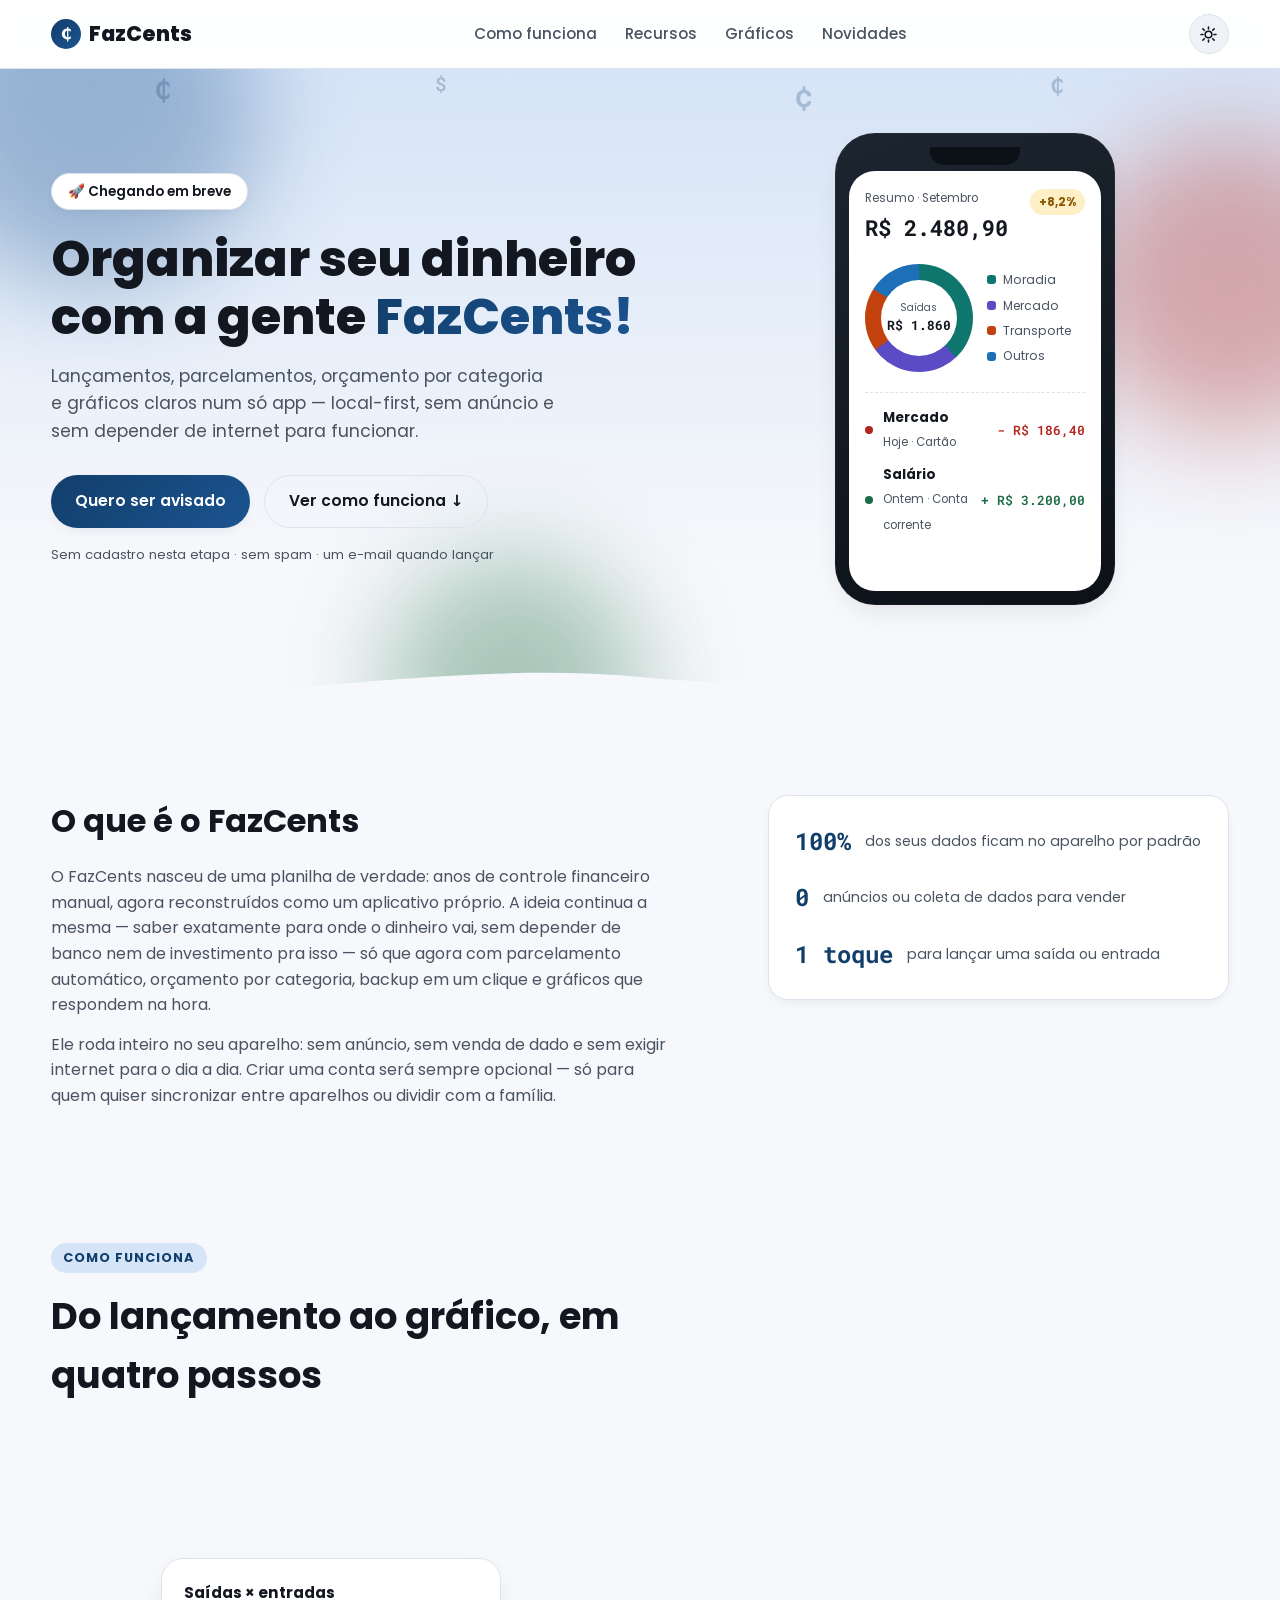
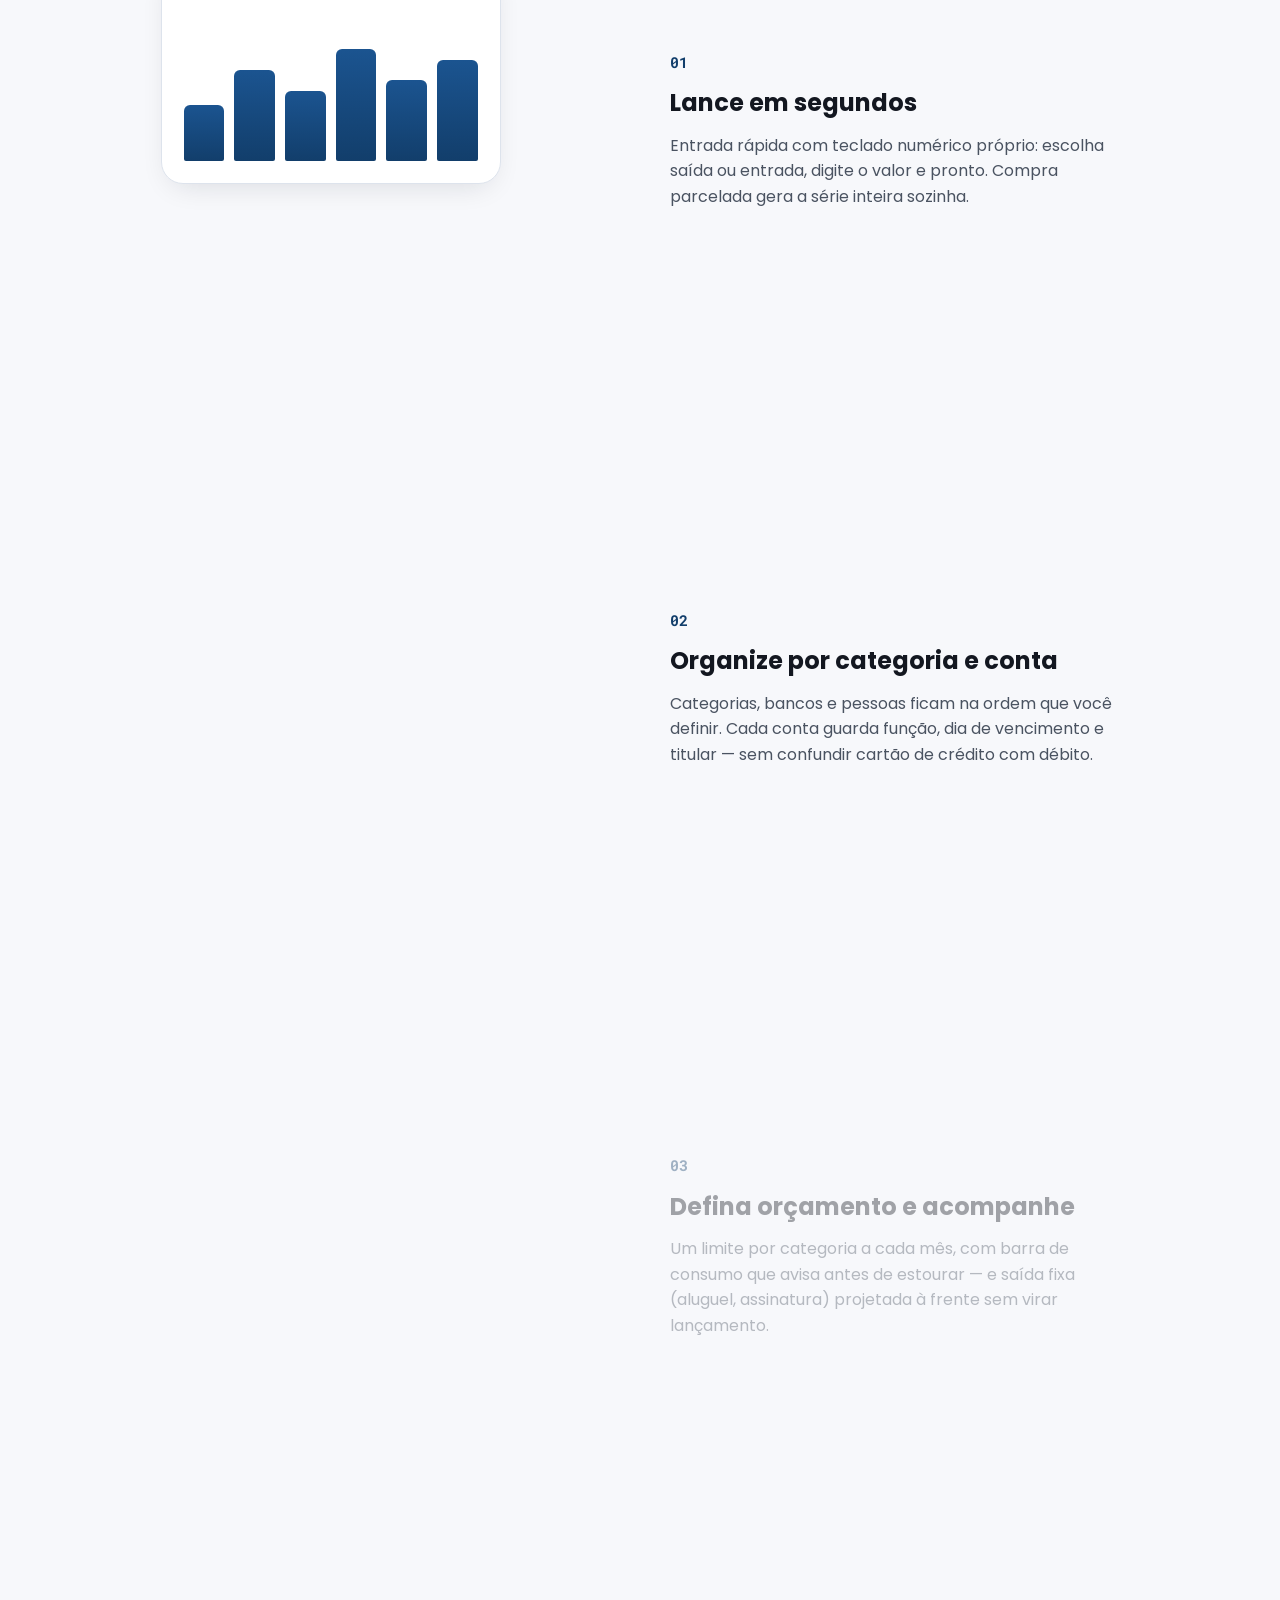
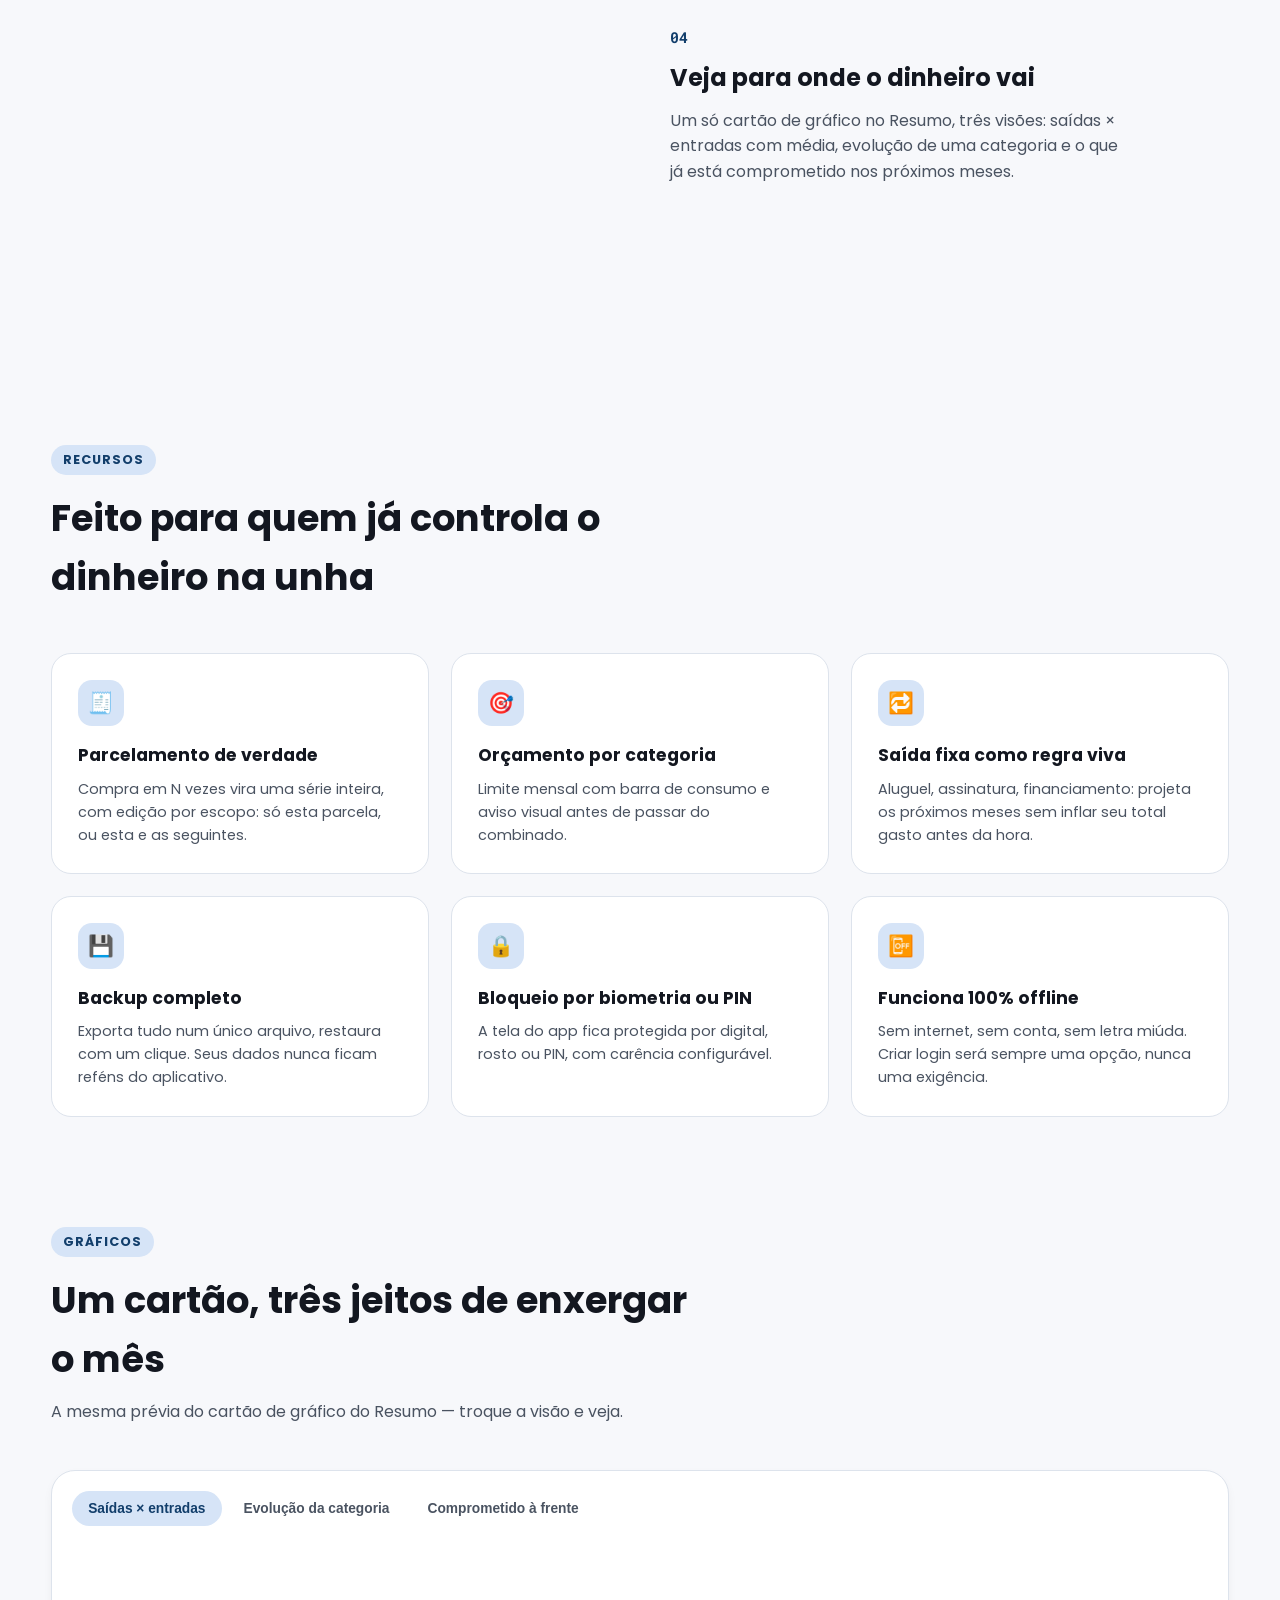
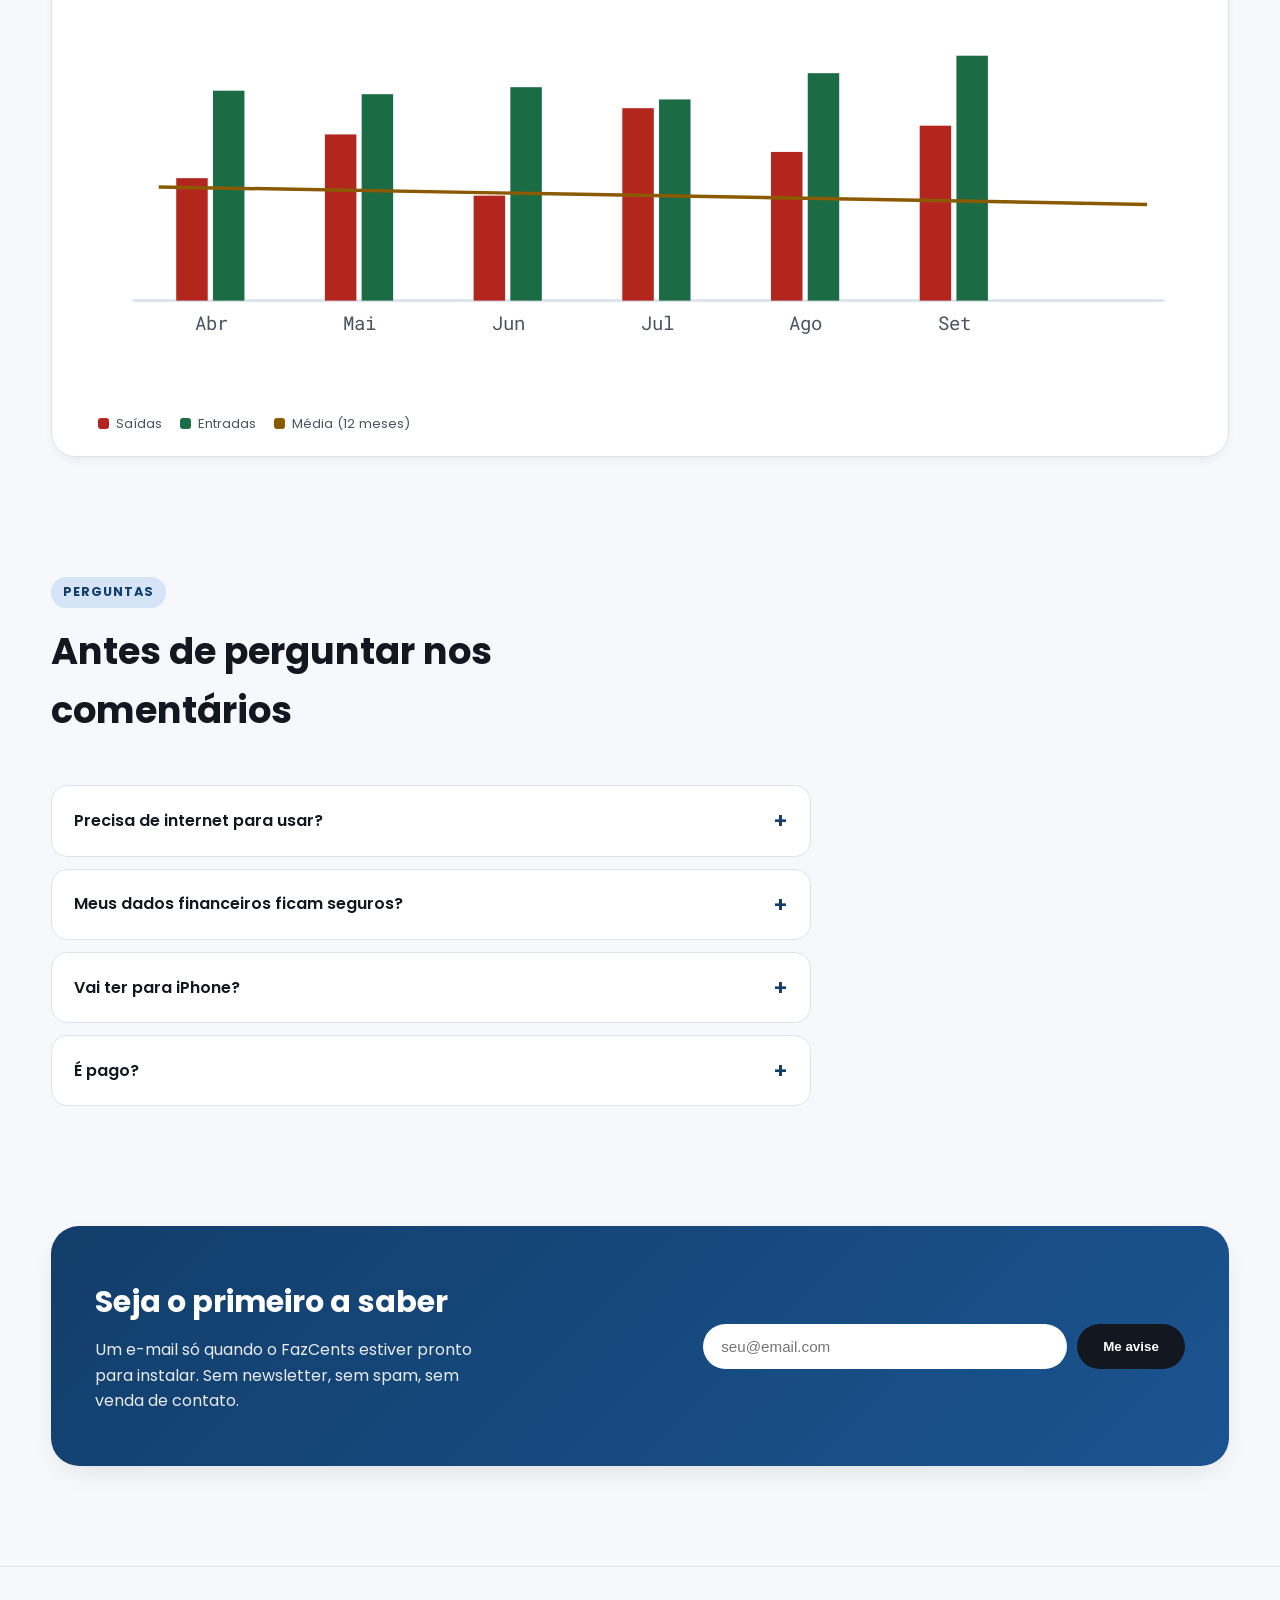
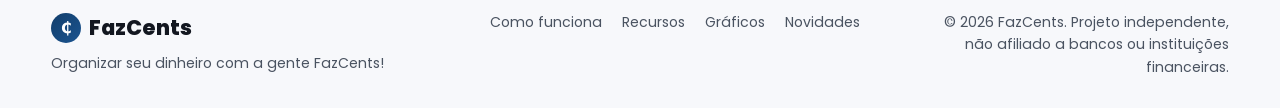
==== index.html @ 8fefdb99 "commit init" ====
<!DOCTYPE html>
<html lang="pt-BR">
<head>
<meta charset="UTF-8">
<meta name="viewport" content="width=device-width, initial-scale=1.0">
<title>FazCents — Organizar seu dinheiro com a gente FazCents!</title>
<meta name="description" content="FazCents: o app de controle financeiro pessoal que junta lançamentos, parcelamentos, orçamento e gráficos num só lugar, sem depender de internet. Em breve.">
<link rel="icon" href="data:image/svg+xml,%3Csvg xmlns='http://www.w3.org/2000/svg' viewBox='0 0 100 100'%3E%3Ctext y='.9em' font-size='90'%3E%F0%9F%AA%99%3C/text%3E%3C/svg%3E">
<link rel="preconnect" href="https://fonts.googleapis.com">
<link rel="preconnect" href="https://fonts.gstatic.com" crossorigin>
<link href="https://fonts.googleapis.com/css2?family=Poppins:wght@300;400;500;600;700;800&family=Roboto+Mono:wght@500;600&display=swap" rel="stylesheet">
<link rel="stylesheet" href="styles.css">
</head>
<body>

<a class="pular-conteudo" href="#inicio">Pular para o conteúdo</a>

<header class="cabecalho" id="topo">
  <div class="container cabecalho-inner">
    <a class="logo" href="#topo" aria-label="FazCents — início">
      <span class="logo-moeda" aria-hidden="true">₵</span>
      <span>FazCents</span>
    </a>

    <nav class="nav" id="nav-principal">
      <a href="#como-funciona">Como funciona</a>
      <a href="#recursos">Recursos</a>
      <a href="#graficos">Gráficos</a>
      <a href="#novidades">Novidades</a>
    </nav>

    <div class="cabecalho-acoes">
      <button class="botao-tema" id="botao-tema" type="button" aria-label="Alternar modo escuro" aria-pressed="false">
        <svg class="icone-sol" viewBox="0 0 24 24" fill="none" stroke="currentColor" stroke-width="2" stroke-linecap="round"><circle cx="12" cy="12" r="4.2"/><path d="M12 2.5v2.6M12 18.9v2.6M4.9 4.9l1.8 1.8M17.3 17.3l1.8 1.8M2.5 12h2.6M18.9 12h2.6M4.9 19.1l1.8-1.8M17.3 6.7l1.8-1.8"/></svg>
        <svg class="icone-lua" viewBox="0 0 24 24" fill="currentColor"><path d="M20.7 14.9A8.5 8.5 0 1 1 9.1 3.3a7 7 0 0 0 11.6 11.6z"/></svg>
      </button>
      <button class="botao-menu" id="botao-menu" type="button" aria-label="Abrir menu" aria-expanded="false" aria-controls="nav-principal">
        <span></span><span></span><span></span>
      </button>
    </div>
  </div>
</header>

<main id="inicio">

  <!-- HERO -->
  <section class="hero">
    <div class="hero-fundo" aria-hidden="true">
      <span class="mancha mancha-1"></span>
      <span class="mancha mancha-2"></span>
      <span class="mancha mancha-3"></span>
      <span class="moeda-flutuante m1">₵</span>
      <span class="moeda-flutuante m2">$</span>
      <span class="moeda-flutuante m3">¢</span>
      <span class="moeda-flutuante m4">₵</span>
    </div>

    <div class="container hero-grid">
      <div class="hero-texto">
        <span class="selo reveal">🚀 Chegando em breve</span>
        <h1 class="reveal" style="transition-delay:.05s">Organizar seu dinheiro<br>com a gente <span class="destaque">FazCents!</span></h1>
        <p class="hero-sub reveal" style="transition-delay:.1s">
          Lançamentos, parcelamentos, orçamento por categoria e gráficos claros num só app —
          local-first, sem anúncio e sem depender de internet para funcionar.
        </p>
        <div class="hero-botoes reveal" style="transition-delay:.15s">
          <a href="#novidades" class="botao botao-primario">Quero ser avisado</a>
          <a href="#como-funciona" class="botao botao-fantasma">Ver como funciona ↓</a>
        </div>
        <p class="hero-nota reveal" style="transition-delay:.2s">Sem cadastro nesta etapa · sem spam · um e-mail quando lançar</p>
      </div>

      <div class="hero-visual reveal" style="transition-delay:.1s">
        <div class="telefone">
          <div class="telefone-notch"></div>
          <div class="telefone-tela">
            <div class="tela-cabecalho">
              <div>
                <span class="tela-rotulo">Resumo · Setembro</span>
                <strong class="tela-saldo">R$ 2.480,90</strong>
              </div>
              <span class="tela-pill">+8,2%</span>
            </div>

            <div class="tela-donut-wrap">
              <div class="tela-donut" style="--p1:38; --p2:27; --p3:19; --p4:16;">
                <div class="tela-donut-centro">
                  <span>Saídas</span>
                  <strong>R$ 1.860</strong>
                </div>
              </div>
              <ul class="tela-legenda">
                <li><i style="background:var(--cor-cat-1)"></i>Moradia</li>
                <li><i style="background:var(--cor-cat-2)"></i>Mercado</li>
                <li><i style="background:var(--cor-cat-3)"></i>Transporte</li>
                <li><i style="background:var(--cor-cat-4)"></i>Outros</li>
              </ul>
            </div>

            <div class="tela-linha">
              <div class="tela-item">
                <span class="ponto ponto-saida"></span>
                <div>
                  <strong>Mercado</strong>
                  <small>Hoje · Cartão</small>
                </div>
                <span class="valor-saida">- R$ 186,40</span>
              </div>
              <div class="tela-item">
                <span class="ponto ponto-entrada"></span>
                <div>
                  <strong>Salário</strong>
                  <small>Ontem · Conta corrente</small>
                </div>
                <span class="valor-entrada">+ R$ 3.200,00</span>
              </div>
            </div>
          </div>
        </div>
      </div>
    </div>

    <svg class="hero-onda" viewBox="0 0 1440 90" preserveAspectRatio="none" aria-hidden="true">
      <path d="M0,40 C240,90 480,0 720,30 C960,60 1200,10 1440,45 L1440,90 L0,90 Z"></path>
    </svg>
  </section>

  <!-- SOBRE -->
  <section class="sobre">
    <div class="container sobre-grid">
      <div class="reveal">
        <h2>O que é o FazCents</h2>
        <p>
          O FazCents nasceu de uma planilha de verdade: anos de controle financeiro manual,
          agora reconstruídos como um aplicativo próprio. A ideia continua a mesma — saber
          exatamente para onde o dinheiro vai, sem depender de banco nem de investimento pra isso —
          só que agora com parcelamento automático, orçamento por categoria, backup em um clique
          e gráficos que respondem na hora.
        </p>
        <p>
          Ele roda inteiro no seu aparelho: sem anúncio, sem venda de dado e sem exigir internet
          para o dia a dia. Criar uma conta será sempre opcional — só para quem quiser sincronizar
          entre aparelhos ou dividir com a família.
        </p>
      </div>
      <ul class="sobre-destaques reveal" style="transition-delay:.1s">
        <li><strong>100%</strong><span>dos seus dados ficam no aparelho por padrão</span></li>
        <li><strong>0</strong><span>anúncios ou coleta de dados para vender</span></li>
        <li><strong>1 toque</strong><span>para lançar uma saída ou entrada</span></li>
      </ul>
    </div>
  </section>

  <!-- COMO FUNCIONA -->
  <section class="como-funciona" id="como-funciona">
    <div class="container">
      <div class="secao-titulo reveal">
        <span class="rotulo-secao">Como funciona</span>
        <h2>Do lançamento ao gráfico, em quatro passos</h2>
      </div>
    </div>

    <div class="container como-scroller">
      <div class="como-visual" aria-hidden="true">
        <div class="como-ilustracao" data-passo="1">
          <div class="mock-card mock-teclado">
            <div class="mock-linha-topo">
              <span class="mock-chip mock-chip-saida ativo">Saída</span>
              <span class="mock-chip">Entrada</span>
            </div>
            <strong class="mock-valor-grande">R$ 47,90</strong>
            <div class="mock-teclas">
              <span>1</span><span>2</span><span>3</span>
              <span>4</span><span>5</span><span>6</span>
              <span>7</span><span>8</span><span>9</span>
              <span>,</span><span>0</span><span>⌫</span>
            </div>
          </div>
        </div>

        <div class="como-ilustracao" data-passo="2">
          <div class="mock-card">
            <span class="mock-titulo">Cadastros</span>
            <ul class="mock-lista-cadastro">
              <li><i style="background:var(--cor-cat-1)"></i>Moradia <small>débito</small></li>
              <li><i style="background:var(--cor-cat-2)"></i>Mercado <small>crédito · vence dia 10</small></li>
              <li><i style="background:var(--cor-cat-3)"></i>Transporte <small>débito</small></li>
              <li><i style="background:var(--cor-cat-5)"></i>Assinaturas <small>crédito · vence dia 5</small></li>
            </ul>
          </div>
        </div>

        <div class="como-ilustracao" data-passo="3">
          <div class="mock-card">
            <span class="mock-titulo">Orçamento do mês</span>
            <div class="mock-orcamento">
              <div class="mock-orcamento-linha">
                <span>Mercado</span><span>R$ 620 / 800</span>
                <div class="mock-barra"><i style="width:78%;background:var(--cor-cat-2)"></i></div>
              </div>
              <div class="mock-orcamento-linha">
                <span>Transporte</span><span>R$ 310 / 400</span>
                <div class="mock-barra"><i style="width:77%;background:var(--cor-cat-3)"></i></div>
              </div>
              <div class="mock-orcamento-linha estourado">
                <span>Lazer</span><span>R$ 260 / 200</span>
                <div class="mock-barra"><i style="width:100%;background:var(--cor-saida)"></i></div>
              </div>
            </div>
          </div>
        </div>

        <div class="como-ilustracao" data-passo="4">
          <div class="mock-card">
            <span class="mock-titulo">Saídas × entradas</span>
            <div class="mock-mini-grafico">
              <i style="--h:40%"></i><i style="--h:65%"></i><i style="--h:50%"></i>
              <i style="--h:80%"></i><i style="--h:58%"></i><i style="--h:72%"></i>
            </div>
          </div>
        </div>
      </div>

      <div class="como-passos">
        <article class="como-passo" data-passo="1">
          <span class="como-passo-numero">01</span>
          <div class="como-passo-icone-mobile">⚡</div>
          <h3>Lance em segundos</h3>
          <p>Entrada rápida com teclado numérico próprio: escolha saída ou entrada, digite o
            valor e pronto. Compra parcelada gera a série inteira sozinha.</p>
        </article>

        <article class="como-passo" data-passo="2">
          <span class="como-passo-numero">02</span>
          <div class="como-passo-icone-mobile">🗂️</div>
          <h3>Organize por categoria e conta</h3>
          <p>Categorias, bancos e pessoas ficam na ordem que você definir. Cada conta guarda
            função, dia de vencimento e titular — sem confundir cartão de crédito com débito.</p>
        </article>

        <article class="como-passo" data-passo="3">
          <span class="como-passo-numero">03</span>
          <div class="como-passo-icone-mobile">🎯</div>
          <h3>Defina orçamento e acompanhe</h3>
          <p>Um limite por categoria a cada mês, com barra de consumo que avisa antes de
            estourar — e saída fixa (aluguel, assinatura) projetada à frente sem virar lançamento.</p>
        </article>

        <article class="como-passo" data-passo="4">
          <span class="como-passo-numero">04</span>
          <div class="como-passo-icone-mobile">📊</div>
          <h3>Veja para onde o dinheiro vai</h3>
          <p>Um só cartão de gráfico no Resumo, três visões: saídas × entradas com média,
            evolução de uma categoria e o que já está comprometido nos próximos meses.</p>
        </article>
      </div>
    </div>
  </section>

  <!-- RECURSOS -->
  <section class="recursos" id="recursos">
    <div class="container">
      <div class="secao-titulo reveal">
        <span class="rotulo-secao">Recursos</span>
        <h2>Feito para quem já controla o dinheiro na unha</h2>
      </div>

      <div class="grade-recursos">
        <div class="cartao-recurso reveal">
          <div class="icone-recurso">🧾</div>
          <h3>Parcelamento de verdade</h3>
          <p>Compra em N vezes vira uma série inteira, com edição por escopo: só esta parcela,
            ou esta e as seguintes.</p>
        </div>
        <div class="cartao-recurso reveal" style="transition-delay:.05s">
          <div class="icone-recurso">🎯</div>
          <h3>Orçamento por categoria</h3>
          <p>Limite mensal com barra de consumo e aviso visual antes de passar do combinado.</p>
        </div>
        <div class="cartao-recurso reveal" style="transition-delay:.1s">
          <div class="icone-recurso">🔁</div>
          <h3>Saída fixa como regra viva</h3>
          <p>Aluguel, assinatura, financiamento: projeta os próximos meses sem inflar seu total
            gasto antes da hora.</p>
        </div>
        <div class="cartao-recurso reveal" style="transition-delay:.15s">
          <div class="icone-recurso">💾</div>
          <h3>Backup completo</h3>
          <p>Exporta tudo num único arquivo, restaura com um clique. Seus dados nunca ficam
            reféns do aplicativo.</p>
        </div>
        <div class="cartao-recurso reveal" style="transition-delay:.2s">
          <div class="icone-recurso">🔒</div>
          <h3>Bloqueio por biometria ou PIN</h3>
          <p>A tela do app fica protegida por digital, rosto ou PIN, com carência configurável.</p>
        </div>
        <div class="cartao-recurso reveal" style="transition-delay:.25s">
          <div class="icone-recurso">📴</div>
          <h3>Funciona 100% offline</h3>
          <p>Sem internet, sem conta, sem letra miúda. Criar login será sempre uma opção, nunca
            uma exigência.</p>
        </div>
      </div>
    </div>
  </section>

  <!-- GRÁFICOS -->
  <section class="graficos" id="graficos">
    <div class="container">
      <div class="secao-titulo reveal">
        <span class="rotulo-secao">Gráficos</span>
        <h2>Um cartão, três jeitos de enxergar o mês</h2>
        <p class="secao-sub">A mesma prévia do cartão de gráfico do Resumo — troque a visão e veja.</p>
      </div>

      <div class="grafico-caixa reveal">
        <div class="grafico-abas" role="tablist">
          <button class="grafico-aba ativo" data-alvo="0" role="tab" aria-selected="true">Saídas × entradas</button>
          <button class="grafico-aba" data-alvo="1" role="tab" aria-selected="false">Evolução da categoria</button>
          <button class="grafico-aba" data-alvo="2" role="tab" aria-selected="false">Comprometido à frente</button>
        </div>

        <div class="grafico-paineis">

          <!-- Painel 1: saídas x entradas -->
          <div class="grafico-painel ativo" data-painel="0">
            <svg viewBox="0 0 640 260" class="svg-grafico" preserveAspectRatio="xMidYMid meet">
              <line x1="30" y1="205" x2="620" y2="205" class="eixo"></line>
              <g class="barras-mes">
                <!-- cada mês: saída (vermelho) + entrada (verde) -->
                <rect class="barra barra-saida" x="55"  y="205" width="18" height="0" data-h="70"></rect>
                <rect class="barra barra-entrada" x="76" y="205" width="18" height="0" data-h="120"></rect>

                <rect class="barra barra-saida" x="140" y="205" width="18" height="0" data-h="95"></rect>
                <rect class="barra barra-entrada" x="161" y="205" width="18" height="0" data-h="118"></rect>

                <rect class="barra barra-saida" x="225" y="205" width="18" height="0" data-h="60"></rect>
                <rect class="barra barra-entrada" x="246" y="205" width="18" height="0" data-h="122"></rect>

                <rect class="barra barra-saida" x="310" y="205" width="18" height="0" data-h="110"></rect>
                <rect class="barra barra-entrada" x="331" y="205" width="18" height="0" data-h="115"></rect>

                <rect class="barra barra-saida" x="395" y="205" width="18" height="0" data-h="85"></rect>
                <rect class="barra barra-entrada" x="416" y="205" width="18" height="0" data-h="130"></rect>

                <rect class="barra barra-saida" x="480" y="205" width="18" height="0" data-h="100"></rect>
                <rect class="barra barra-entrada" x="501" y="205" width="18" height="0" data-h="140"></rect>
              </g>
              <line x1="45" y1="140" x2="610" y2="150" class="linha-media" pathLength="100"></line>
              <g class="rotulos-mes">
                <text x="75" y="222">Abr</text>
                <text x="160" y="222">Mai</text>
                <text x="245" y="222">Jun</text>
                <text x="330" y="222">Jul</text>
                <text x="415" y="222">Ago</text>
                <text x="500" y="222">Set</text>
              </g>
            </svg>
            <div class="grafico-legenda">
              <span><i class="pt pt-saida"></i>Saídas</span>
              <span><i class="pt pt-entrada"></i>Entradas</span>
              <span><i class="pt pt-media"></i>Média (12 meses)</span>
            </div>
          </div>

          <!-- Painel 2: evolução da categoria -->
          <div class="grafico-painel" data-painel="1">
            <svg viewBox="0 0 640 260" class="svg-grafico" preserveAspectRatio="xMidYMid meet">
              <line x1="30" y1="205" x2="620" y2="205" class="eixo"></line>
              <path class="area-categoria"
                d="M55,150 L145,120 L235,160 L325,95 L415,110 L505,70 L590,90 L590,205 L55,205 Z"
                pathLength="100"></path>
              <path class="linha-categoria"
                d="M55,150 L145,120 L235,160 L325,95 L415,110 L505,70 L590,90"
                pathLength="100"></path>
              <g class="pontos-categoria">
                <circle cx="55" cy="150" r="4"></circle>
                <circle cx="145" cy="120" r="4"></circle>
                <circle cx="235" cy="160" r="4"></circle>
                <circle cx="325" cy="95" r="4"></circle>
                <circle cx="415" cy="110" r="4"></circle>
                <circle cx="505" cy="70" r="4"></circle>
                <circle cx="590" cy="90" r="4"></circle>
              </g>
              <g class="rotulos-mes">
                <text x="55" y="222">Abr</text>
                <text x="145" y="222">Mai</text>
                <text x="235" y="222">Jun</text>
                <text x="325" y="222">Jul</text>
                <text x="415" y="222">Ago</text>
                <text x="505" y="222">Set</text>
              </g>
            </svg>
            <div class="grafico-legenda">
              <span><i class="pt pt-categoria"></i>Mercado</span>
              <span class="grafico-legenda-nota">Teto de 12 meses, sempre a mesma base de comparação</span>
            </div>
          </div>

          <!-- Painel 3: comprometido à frente -->
          <div class="grafico-painel" data-painel="2">
            <svg viewBox="0 0 640 260" class="svg-grafico" preserveAspectRatio="xMidYMid meet">
              <line x1="30" y1="205" x2="620" y2="205" class="eixo"></line>
              <g class="barras-frente">
                <rect class="barra barra-realizado" x="60"  y="205" width="34" height="0" data-h="90"></rect>
                <rect class="barra barra-realizado" x="150" y="205" width="34" height="0" data-h="70"></rect>
                <rect class="barra barra-previsto"  x="240" y="205" width="34" height="0" data-h="110"></rect>
                <rect class="barra barra-previsto"  x="330" y="205" width="34" height="0" data-h="95"></rect>
                <rect class="barra barra-previsto"  x="420" y="205" width="34" height="0" data-h="100"></rect>
                <rect class="barra barra-previsto"  x="510" y="205" width="34" height="0" data-h="105"></rect>
              </g>
              <g class="rotulos-mes">
                <text x="77"  y="222">Set</text>
                <text x="167" y="222">Out</text>
                <text x="257" y="222">Nov</text>
                <text x="347" y="222">Dez</text>
                <text x="437" y="222">Jan</text>
                <text x="527" y="222">Fev</text>
              </g>
            </svg>
            <div class="grafico-legenda">
              <span><i class="pt pt-realizado"></i>Já lançado</span>
              <span><i class="pt pt-previsto"></i>Previsto (saída fixa)</span>
              <span class="grafico-legenda-nota">Sempre 6 meses à frente, fora do total do mês</span>
            </div>
          </div>

        </div>
      </div>
    </div>
  </section>

  <!-- FAQ -->
  <section class="faq">
    <div class="container">
      <div class="secao-titulo reveal">
        <span class="rotulo-secao">Perguntas</span>
        <h2>Antes de perguntar nos comentários</h2>
      </div>
      <div class="lista-faq">
        <details class="item-faq reveal">
          <summary>Precisa de internet para usar?</summary>
          <p>Não. O FazCents funciona inteiro offline — lançamentos, orçamento, gráficos e
            backup não dependem de rede. Criar conta será opcional, só para quem quiser
            sincronizar entre aparelhos.</p>
        </details>
        <details class="item-faq reveal">
          <summary>Meus dados financeiros ficam seguros?</summary>
          <p>Por padrão, tudo fica só no seu aparelho, sem sair dele. O acesso ao app pode ser
            travado por biometria ou PIN. Vamos deixar isso bem claro dentro do app, sem
            prometer mais proteção do que realmente existe em cada etapa.</p>
        </details>
        <details class="item-faq reveal">
          <summary>Vai ter para iPhone?</summary>
          <p>O desenvolvimento começou focado em Android. Outras plataformas podem entrar
            depois, dependendo de como for a fase inicial.</p>
        </details>
        <details class="item-faq reveal">
          <summary>É pago?</summary>
          <p>Ainda não temos nada definido sobre preço. Quem se inscrever abaixo é avisado
            primeiro, com essa informação incluída.</p>
        </details>
      </div>
    </div>
  </section>

  <!-- NEWSLETTER -->
  <section class="novidades" id="novidades">
    <div class="container novidades-caixa reveal">
      <div class="novidades-texto">
        <h2>Seja o primeiro a saber</h2>
        <p>Um e-mail só quando o FazCents estiver pronto para instalar. Sem newsletter, sem
          spam, sem venda de contato.</p>
      </div>
      <form id="form-aviso" class="form-aviso" novalidate>
        <label for="email" class="rotulo-oculto">Seu e-mail</label>
        <input type="email" id="email" name="email" placeholder="seu@email.com" required autocomplete="email">
        <button type="submit">
          <span class="rotulo-botao">Me avise</span>
          <span class="rotulo-carregando" hidden>Enviando…</span>
        </button>
      </form>
      <p id="mensagem-form" class="mensagem-form" role="status" hidden></p>
    </div>
  </section>

</main>

<footer class="rodape">
  <div class="container rodape-grid">
    <div>
      <a class="logo logo-rodape" href="#topo">
        <span class="logo-moeda" aria-hidden="true">₵</span>
        <span>FazCents</span>
      </a>
      <p>Organizar seu dinheiro com a gente FazCents!</p>
    </div>
    <nav class="rodape-links">
      <a href="#como-funciona">Como funciona</a>
      <a href="#recursos">Recursos</a>
      <a href="#graficos">Gráficos</a>
      <a href="#novidades">Novidades</a>
    </nav>
    <p class="rodape-copy">
      &copy; <span id="ano"></span> FazCents. Projeto independente, não afiliado a bancos ou
      instituições financeiras.
    </p>
  </div>
</footer>

<script src="script.js"></script>
</body>
</html>
---- styles.css ----
/* =========================================================
   FazCents — tokens de cor calibrados a partir de AppTheme
   (lib/app/theme.dart): mesmo par primário, saída, entrada
   e aviso do app Flutter, claro e escuro.
   ========================================================= */

:root {
  --cor-fundo: #f7f8fb;
  --cor-superficie: #ffffff;
  --cor-superficie-alta: #eff2f7;
  --cor-superficie-alta2: #e4e9f1;
  --cor-texto: #131720;
  --cor-texto-suave: #4a5361;
  --cor-borda: #dde3ec;
  --cor-contorno: #7c8593;

  --cor-primaria: #123e6b;
  --cor-primaria-alta: #1b5490;
  --cor-primaria-container: #d6e4f7;
  --cor-on-primaria: #ffffff;

  --cor-saida: #b3261e;
  --cor-entrada: #1b6b44;
  --cor-aviso: #8a5a00;
  --cor-aviso-container: #ffefc7;

  --cor-cat-1: #0f766e;
  --cor-cat-2: #5b4bc4;
  --cor-cat-3: #c2410c;
  --cor-cat-4: #1d6fb8;
  --cor-cat-5: #b32b6b;

  --sombra: 0 10px 30px -12px rgba(17, 24, 39, 0.16);
  --sombra-suave: 0 4px 14px -6px rgba(17, 24, 39, 0.12);

  --fonte-texto: 'Poppins', system-ui, sans-serif;
  --fonte-numero: 'Roboto Mono', 'Consolas', monospace;

  color-scheme: light;
}

:root[data-tema="escuro"] {
  color-scheme: dark;
  --cor-fundo: #0e1116;
  --cor-superficie: #161a21;
  --cor-superficie-alta: #1f242c;
  --cor-superficie-alta2: #282e37;
  --cor-texto: #e6e8ec;
  --cor-texto-suave: #b3bac6;
  --cor-borda: #2c333d;
  --cor-contorno: #8a93a1;

  --cor-primaria: #9fc6ff;
  --cor-primaria-alta: #b9d6ff;
  --cor-primaria-container: #12395f;
  --cor-on-primaria: #00294b;

  --cor-saida: #ffb4ab;
  --cor-entrada: #7fd8a6;
  --cor-aviso: #f0c35c;
  --cor-aviso-container: #3a2c00;

  --sombra: 0 10px 30px -10px rgba(0, 0, 0, 0.55);
  --sombra-suave: 0 4px 16px -6px rgba(0, 0, 0, 0.45);
}

@media (prefers-color-scheme: dark) {
  :root:not([data-tema="claro"]):not([data-tema="escuro"]) {
    color-scheme: dark;
    --cor-fundo: #0e1116;
    --cor-superficie: #161a21;
    --cor-superficie-alta: #1f242c;
    --cor-superficie-alta2: #282e37;
    --cor-texto: #e6e8ec;
    --cor-texto-suave: #b3bac6;
    --cor-borda: #2c333d;
    --cor-contorno: #8a93a1;

    --cor-primaria: #9fc6ff;
    --cor-primaria-alta: #b9d6ff;
    --cor-primaria-container: #12395f;
    --cor-on-primaria: #00294b;

    --cor-saida: #ffb4ab;
    --cor-entrada: #7fd8a6;
    --cor-aviso: #f0c35c;
    --cor-aviso-container: #3a2c00;

    --sombra: 0 10px 30px -10px rgba(0, 0, 0, 0.55);
    --sombra-suave: 0 4px 16px -6px rgba(0, 0, 0, 0.45);
  }
}

* { margin: 0; padding: 0; box-sizing: border-box; }

html { scroll-behavior: smooth; }

body {
  font-family: var(--fonte-texto);
  color: var(--cor-texto);
  background: var(--cor-fundo);
  line-height: 1.6;
  transition: background-color .35s ease, color .35s ease;
}

.container { width: 92%; max-width: 1180px; margin: 0 auto; }

.pular-conteudo {
  position: absolute; left: -999px; top: 0;
  background: var(--cor-primaria); color: var(--cor-on-primaria);
  padding: 10px 16px; border-radius: 0 0 8px 0; z-index: 999;
}
.pular-conteudo:focus { left: 0; }

img, svg { display: block; max-width: 100%; }

/* ---------- Cabeçalho ---------- */

.cabecalho {
  position: sticky; top: 0; z-index: 100;
  background: color-mix(in srgb, var(--cor-superficie) 88%, transparent);
  backdrop-filter: blur(10px);
  border-bottom: 1px solid var(--cor-borda);
}

.cabecalho-inner {
  display: flex; align-items: center; justify-content: space-between;
  padding: 14px 0;
}

.logo {
  display: inline-flex; align-items: center; gap: 8px;
  font-weight: 800; font-size: 1.3rem; color: var(--cor-texto);
  text-decoration: none;
}

.logo-moeda {
  display: inline-grid; place-items: center;
  width: 30px; height: 30px; border-radius: 50%;
  background: linear-gradient(135deg, var(--cor-primaria), var(--cor-primaria-alta));
  color: var(--cor-on-primaria); font-weight: 700; font-size: 1rem;
}

.nav { display: flex; gap: 28px; }
.nav a {
  color: var(--cor-texto-suave); text-decoration: none; font-weight: 500;
  font-size: .95rem; position: relative; padding: 4px 0;
}
.nav a::after {
  content: ""; position: absolute; left: 0; bottom: -2px;
  width: 0; height: 2px; background: var(--cor-primaria);
  transition: width .25s ease;
}
.nav a:hover { color: var(--cor-texto); }
.nav a:hover::after { width: 100%; }

.cabecalho-acoes { display: flex; align-items: center; gap: 10px; }

.botao-tema {
  width: 40px; height: 40px; border-radius: 50%; border: 1px solid var(--cor-borda);
  background: var(--cor-superficie-alta); color: var(--cor-texto);
  display: grid; place-items: center; cursor: pointer;
  transition: transform .3s ease, background .25s ease;
}
.botao-tema:hover { transform: rotate(-12deg) scale(1.05); }
.botao-tema svg { width: 19px; height: 19px; grid-area: 1/1; }
.icone-lua { display: none; }
:root[data-tema="escuro"] .icone-lua { display: block; }
:root[data-tema="escuro"] .icone-sol { display: none; }

@media (prefers-color-scheme: dark) {
  :root:not([data-tema="claro"]) .icone-lua { display: block; }
  :root:not([data-tema="claro"]) .icone-sol { display: none; }
}

.botao-menu {
  display: none; flex-direction: column; justify-content: center; gap: 5px;
  width: 40px; height: 40px; border-radius: 10px; border: 1px solid var(--cor-borda);
  background: var(--cor-superficie-alta); cursor: pointer;
}
.botao-menu span { width: 18px; height: 2px; background: var(--cor-texto); margin: 0 auto; transition: transform .25s, opacity .25s; }
.botao-menu[aria-expanded="true"] span:nth-child(1) { transform: translateY(7px) rotate(45deg); }
.botao-menu[aria-expanded="true"] span:nth-child(2) { opacity: 0; }
.botao-menu[aria-expanded="true"] span:nth-child(3) { transform: translateY(-7px) rotate(-45deg); }

/* ---------- Botões genéricos ---------- */

.botao {
  display: inline-flex; align-items: center; gap: 8px;
  padding: 13px 24px; border-radius: 999px; font-weight: 600; font-size: .97rem;
  text-decoration: none; border: none; cursor: pointer; transition: transform .2s ease, box-shadow .2s ease, background .2s ease;
}
.botao-primario {
  background: linear-gradient(135deg, var(--cor-primaria), var(--cor-primaria-alta));
  color: var(--cor-on-primaria); box-shadow: var(--sombra-suave);
}
.botao-primario:hover { transform: translateY(-2px); box-shadow: var(--sombra); }
.botao-fantasma {
  background: transparent; color: var(--cor-texto);
  border: 1.5px solid var(--cor-borda);
}
.botao-fantasma:hover { border-color: var(--cor-primaria); color: var(--cor-primaria); }

.rotulo-secao {
  display: inline-block; font-weight: 700; font-size: .8rem; letter-spacing: .08em;
  text-transform: uppercase; color: var(--cor-primaria);
  background: var(--cor-primaria-container); padding: 5px 12px; border-radius: 999px;
  margin-bottom: 14px;
}

.secao-titulo { max-width: 640px; margin-bottom: 46px; }
.secao-titulo h2 { font-size: clamp(1.6rem, 3vw, 2.3rem); font-weight: 700; }
.secao-sub { margin-top: 10px; color: var(--cor-texto-suave); }

/* ---------- Reveal on scroll ---------- */

.reveal {
  opacity: 0; transform: translateY(22px);
  transition: opacity .7s cubic-bezier(.2,.7,.2,1), transform .7s cubic-bezier(.2,.7,.2,1);
}
.reveal.visivel { opacity: 1; transform: none; }

@media (prefers-reduced-motion: reduce) {
  html { scroll-behavior: auto; }
  .reveal, .como-passo, .como-ilustracao, .barra, .linha-categoria, .area-categoria, .linha-media {
    transition: none !important; animation: none !important; opacity: 1 !important; transform: none !important;
  }
}

/* ---------- Hero ---------- */

.hero {
  position: relative; overflow: hidden; padding: 64px 0 110px;
  background: linear-gradient(180deg, var(--cor-primaria-container) 0%, var(--cor-fundo) 78%);
}

.hero-fundo { position: absolute; inset: 0; overflow: hidden; z-index: 0; }

.mancha {
  position: absolute; border-radius: 50%; filter: blur(50px); opacity: .35;
  animation: flutuar 12s ease-in-out infinite;
}
.mancha-1 { width: 340px; height: 340px; background: var(--cor-primaria-alta); top: -120px; left: -80px; }
.mancha-2 { width: 260px; height: 260px; background: var(--cor-entrada); bottom: -100px; left: 30%; animation-delay: -4s; }
.mancha-3 { width: 300px; height: 300px; background: var(--cor-saida); top: 10%; right: -100px; animation-delay: -8s; }

@keyframes flutuar {
  0%, 100% { transform: translate(0,0) scale(1); }
  50% { transform: translate(20px,-25px) scale(1.08); }
}

.moeda-flutuante {
  position: absolute; font-family: var(--fonte-numero); font-weight: 600;
  color: var(--cor-primaria); opacity: .25; font-size: 1.6rem;
  animation: subir 9s linear infinite;
}
.m1 { left: 12%; animation-delay: 0s; }
.m2 { left: 34%; animation-delay: -3s; font-size: 1.2rem; }
.m3 { left: 62%; animation-delay: -6s; font-size: 2rem; }
.m4 { left: 82%; animation-delay: -1.5s; font-size: 1.3rem; }

@keyframes subir {
  0% { transform: translateY(120px) rotate(0deg); opacity: 0; }
  15% { opacity: .3; }
  85% { opacity: .3; }
  100% { transform: translateY(-540px) rotate(25deg); opacity: 0; }
}

.hero-grid {
  position: relative; z-index: 1;
  display: grid; grid-template-columns: 1.1fr .9fr; gap: 48px; align-items: center;
}

.selo {
  display: inline-block; background: var(--cor-superficie); border: 1px solid var(--cor-borda);
  padding: 7px 16px; border-radius: 999px; font-weight: 600; font-size: .85rem; margin-bottom: 20px;
  box-shadow: var(--sombra-suave);
}

.hero-texto h1 {
  font-size: clamp(2rem, 4.4vw, 3.1rem); font-weight: 800; line-height: 1.15; margin-bottom: 18px;
}
.destaque {
  background: linear-gradient(135deg, var(--cor-primaria), var(--cor-primaria-alta));
  -webkit-background-clip: text; background-clip: text; color: transparent;
}
.hero-sub { font-size: 1.08rem; color: var(--cor-texto-suave); max-width: 46ch; margin-bottom: 30px; }
.hero-botoes { display: flex; gap: 14px; flex-wrap: wrap; margin-bottom: 16px; }
.hero-nota { font-size: .82rem; color: var(--cor-texto-suave); opacity: .85; }

/* mockup de telefone */

.hero-visual { display: flex; justify-content: center; }

.telefone {
  width: 280px; border-radius: 40px; padding: 14px;
  background: linear-gradient(160deg, #1c2530, #0c1117);
  box-shadow: var(--sombra), 0 0 0 1px rgba(255,255,255,.04) inset;
  animation: boiar 6s ease-in-out infinite;
}
@keyframes boiar { 0%,100% { transform: translateY(0) rotate(-1deg); } 50% { transform: translateY(-12px) rotate(1deg); } }

.telefone-notch {
  width: 90px; height: 18px; background: #0c1117; border-radius: 0 0 14px 14px;
  margin: 0 auto 6px;
}

.telefone-tela {
  background: var(--cor-superficie); border-radius: 26px; padding: 18px 16px 16px;
  min-height: 420px;
}

.tela-cabecalho { display: flex; justify-content: space-between; align-items: flex-start; margin-bottom: 18px; }
.tela-rotulo { display: block; font-size: .72rem; color: var(--cor-texto-suave); margin-bottom: 4px; }
.tela-saldo { font-family: var(--fonte-numero); font-size: 1.35rem; }
.tela-pill {
  background: var(--cor-aviso-container); color: var(--cor-aviso);
  font-size: .72rem; font-weight: 700; padding: 4px 9px; border-radius: 999px;
}

.tela-donut-wrap { display: flex; align-items: center; gap: 14px; margin-bottom: 20px; }

.tela-donut {
  --p1: 38; --p2: 27; --p3: 19; --p4: 16;
  width: 108px; height: 108px; border-radius: 50%; position: relative; flex: none;
  background: conic-gradient(
    var(--cor-cat-1) 0 calc(var(--p1)*1%),
    var(--cor-cat-2) 0 calc((var(--p1) + var(--p2))*1%),
    var(--cor-cat-3) 0 calc((var(--p1) + var(--p2) + var(--p3))*1%),
    var(--cor-cat-4) 0 100%
  );
  animation: girar-donut 1.4s ease-out;
}
@keyframes girar-donut { from { transform: rotate(-90deg) scale(.7); opacity: 0; } to { transform: rotate(0) scale(1); opacity: 1; } }

.tela-donut-centro {
  position: absolute; inset: 16px; border-radius: 50%; background: var(--cor-superficie);
  display: flex; flex-direction: column; align-items: center; justify-content: center;
  text-align: center;
}
.tela-donut-centro span { font-size: .62rem; color: var(--cor-texto-suave); }
.tela-donut-centro strong { font-family: var(--fonte-numero); font-size: .82rem; }

.tela-legenda { list-style: none; font-size: .76rem; color: var(--cor-texto-suave); display: grid; gap: 6px; }
.tela-legenda li { display: flex; align-items: center; gap: 7px; }
.tela-legenda i { width: 9px; height: 9px; border-radius: 3px; display: inline-block; }

.tela-linha { display: grid; gap: 10px; padding-top: 14px; border-top: 1px dashed var(--cor-borda); }
.tela-item { display: grid; grid-template-columns: auto 1fr auto; align-items: center; gap: 10px; }
.ponto { width: 8px; height: 8px; border-radius: 50%; }
.ponto-saida { background: var(--cor-saida); }
.ponto-entrada { background: var(--cor-entrada); }
.tela-item strong { display: block; font-size: .83rem; }
.tela-item small { color: var(--cor-texto-suave); font-size: .72rem; }
.valor-saida { color: var(--cor-saida); font-family: var(--fonte-numero); font-size: .82rem; font-weight: 600; }
.valor-entrada { color: var(--cor-entrada); font-family: var(--fonte-numero); font-size: .82rem; font-weight: 600; }

.hero-onda { position: absolute; bottom: -2px; left: 0; width: 100%; height: 60px; fill: var(--cor-fundo); z-index: 1; }

/* ---------- Sobre ---------- */

.sobre { padding: 80px 0; }
.sobre-grid { display: grid; grid-template-columns: 1.3fr .9fr; gap: 50px; align-items: start; }
.sobre h2 { font-size: clamp(1.5rem, 2.6vw, 2rem); margin-bottom: 18px; }
.sobre p { color: var(--cor-texto-suave); margin-bottom: 14px; max-width: 62ch; }

.sobre-destaques {
  list-style: none; display: grid; gap: 18px;
  background: var(--cor-superficie); border: 1px solid var(--cor-borda);
  border-radius: 20px; padding: 26px; box-shadow: var(--sombra-suave);
}
.sobre-destaques li { display: grid; grid-template-columns: auto 1fr; align-items: center; gap: 14px; }
.sobre-destaques strong {
  font-family: var(--fonte-numero); font-size: 1.5rem; color: var(--cor-primaria);
}
.sobre-destaques span { color: var(--cor-texto-suave); font-size: .88rem; }

/* ---------- Como funciona (scrollytelling) ---------- */

.como-funciona { padding: 40px 0 100px; }

.como-scroller {
  display: grid; grid-template-columns: 1fr 1fr; gap: 60px; margin-top: 10px;
}

.como-visual { position: sticky; top: 96px; height: 440px; align-self: start; }

.como-ilustracao {
  position: absolute; inset: 0; opacity: 0; transform: translateY(14px) scale(.98);
  transition: opacity .5s ease, transform .5s ease; pointer-events: none;
  display: flex; align-items: center; justify-content: center;
}
.como-ilustracao.ativo { opacity: 1; transform: none; }

.mock-card {
  width: 100%; max-width: 340px; background: var(--cor-superficie);
  border: 1px solid var(--cor-borda); border-radius: 22px; padding: 22px;
  box-shadow: var(--sombra);
}
.mock-titulo { display: block; font-weight: 700; font-size: .95rem; margin-bottom: 16px; }

.mock-linha-topo { display: flex; gap: 8px; margin-bottom: 14px; }
.mock-chip {
  padding: 6px 14px; border-radius: 999px; font-size: .78rem; font-weight: 600;
  background: var(--cor-superficie-alta); color: var(--cor-texto-suave);
}
.mock-chip.mock-chip-saida.ativo { background: color-mix(in srgb, var(--cor-saida) 16%, transparent); color: var(--cor-saida); }

.mock-valor-grande { display: block; font-family: var(--fonte-numero); font-size: 2rem; margin-bottom: 16px; }

.mock-teclas { display: grid; grid-template-columns: repeat(3, 1fr); gap: 8px; }
.mock-teclas span {
  display: grid; place-items: center; padding: 12px 0; border-radius: 12px;
  background: var(--cor-superficie-alta); font-family: var(--fonte-numero); font-size: .9rem;
}

.mock-lista-cadastro { list-style: none; display: grid; gap: 12px; }
.mock-lista-cadastro li { display: flex; align-items: center; gap: 10px; font-size: .88rem; }
.mock-lista-cadastro i { width: 10px; height: 10px; border-radius: 3px; flex: none; }
.mock-lista-cadastro small { margin-left: auto; color: var(--cor-texto-suave); font-size: .72rem; }

.mock-orcamento { display: grid; gap: 16px; }
.mock-orcamento-linha { display: grid; grid-template-columns: 1fr auto; gap: 4px 10px; font-size: .82rem; }
.mock-orcamento-linha .mock-barra { grid-column: 1 / -1; height: 8px; border-radius: 999px; background: var(--cor-superficie-alta); overflow: hidden; }
.mock-orcamento-linha .mock-barra i { display: block; height: 100%; border-radius: 999px; transition: width 1s ease; }
.mock-orcamento-linha.estourado span:last-of-type { color: var(--cor-saida); font-weight: 600; }

.mock-mini-grafico { display: flex; align-items: flex-end; gap: 10px; height: 140px; }
.mock-mini-grafico i {
  flex: 1; background: linear-gradient(180deg, var(--cor-primaria-alta), var(--cor-primaria));
  border-radius: 6px 6px 2px 2px; height: var(--h); transform: scaleY(0); transform-origin: bottom;
  transition: transform .8s cubic-bezier(.2,.8,.2,1);
}
.como-ilustracao.ativo .mock-mini-grafico i { transform: scaleY(1); }

.como-passos { display: grid; }
.como-passo {
  min-height: 62vh; display: flex; flex-direction: column; justify-content: center;
  opacity: .38; transition: opacity .35s ease; padding: 30px 0;
}
.como-passo:last-child { min-height: 40vh; }
.como-passo.ativo { opacity: 1; }
.como-passo-numero {
  font-family: var(--fonte-numero); color: var(--cor-primaria); font-weight: 700;
  font-size: .95rem; margin-bottom: 10px; display: block;
}
.como-passo h3 { font-size: 1.5rem; margin-bottom: 10px; }
.como-passo p { color: var(--cor-texto-suave); max-width: 46ch; }
.como-passo-icone-mobile { display: none; font-size: 1.8rem; margin-bottom: 10px; }

@media (max-width: 900px) {
  .como-scroller { grid-template-columns: 1fr; gap: 0; }
  .como-visual { display: none; }
  .como-passo { min-height: 0; opacity: 1; padding: 22px 0; border-bottom: 1px solid var(--cor-borda); }
  .como-passo:last-child { border-bottom: none; }
  .como-passo-icone-mobile { display: block; }
}

/* ---------- Recursos ---------- */

.recursos { padding: 60px 0 90px; }

.grade-recursos {
  display: grid; grid-template-columns: repeat(3, 1fr); gap: 22px;
}

.cartao-recurso {
  background: var(--cor-superficie); border: 1px solid var(--cor-borda); border-radius: 20px;
  padding: 26px; transition: transform .3s ease, box-shadow .3s ease, border-color .3s ease;
}
.cartao-recurso:hover { transform: translateY(-6px); box-shadow: var(--sombra); border-color: var(--cor-primaria-container); }
.icone-recurso {
  width: 46px; height: 46px; border-radius: 14px; display: grid; place-items: center;
  background: var(--cor-primaria-container); font-size: 1.3rem; margin-bottom: 16px;
}
.cartao-recurso h3 { font-size: 1.08rem; margin-bottom: 8px; }
.cartao-recurso p { color: var(--cor-texto-suave); font-size: .9rem; }

@media (max-width: 900px) { .grade-recursos { grid-template-columns: repeat(2, 1fr); } }
@media (max-width: 600px) { .grade-recursos { grid-template-columns: 1fr; } }

/* ---------- Gráficos ---------- */

.graficos { padding: 20px 0 100px; }

.grafico-caixa {
  background: var(--cor-superficie); border: 1px solid var(--cor-borda); border-radius: 24px;
  padding: 10px 10px 22px; box-shadow: var(--sombra-suave);
}

.grafico-abas { display: flex; flex-wrap: wrap; gap: 6px; padding: 10px; }
.grafico-aba {
  border: none; background: transparent; color: var(--cor-texto-suave);
  padding: 10px 16px; border-radius: 999px; font-size: .86rem; font-weight: 600; cursor: pointer;
  transition: background .25s ease, color .25s ease;
}
.grafico-aba:hover { background: var(--cor-superficie-alta); }
.grafico-aba.ativo { background: var(--cor-primaria-container); color: var(--cor-primaria); }

.grafico-painel { display: none; padding: 6px 18px 0; }
.grafico-painel.ativo { display: block; }

.svg-grafico { width: 100%; height: auto; overflow: visible; }
.eixo { stroke: var(--cor-borda); stroke-width: 1.5; }
.rotulos-mes text { fill: var(--cor-texto-suave); font-size: 11px; font-family: var(--fonte-numero); text-anchor: middle; }

.barra { transition: height 1s cubic-bezier(.2,.8,.2,1), y 1s cubic-bezier(.2,.8,.2,1); }
.grafico-painel.ativo .barra.animar { }
.barra-saida { fill: var(--cor-saida); }
.barra-entrada { fill: var(--cor-entrada); }
.barra-realizado { fill: var(--cor-primaria); }
.barra-previsto { fill: none; stroke: var(--cor-primaria); stroke-width: 2; stroke-dasharray: 5 4; opacity: .8; }

.linha-media {
  stroke: var(--cor-aviso); stroke-width: 2; stroke-dasharray: 6 5; fill: none;
  stroke-dasharray: 100; stroke-dashoffset: 100; transition: stroke-dashoffset 1.1s ease .3s;
}
.grafico-painel.ativo .linha-media.animar { stroke-dashoffset: 0; }

.area-categoria {
  fill: color-mix(in srgb, var(--cor-primaria) 18%, transparent); opacity: 0;
  transition: opacity .8s ease .4s;
}
.grafico-painel.ativo .area-categoria.animar { opacity: 1; }

.linha-categoria {
  stroke: var(--cor-primaria); stroke-width: 2.5; fill: none;
  stroke-dasharray: 100; stroke-dashoffset: 100; transition: stroke-dashoffset 1.2s ease;
}
.grafico-painel.ativo .linha-categoria.animar { stroke-dashoffset: 0; }

.pontos-categoria circle { fill: var(--cor-primaria); opacity: 0; transition: opacity .3s ease .9s; }
.grafico-painel.ativo .pontos-categoria.animar circle { opacity: 1; }

.grafico-legenda { display: flex; flex-wrap: wrap; gap: 18px; padding: 16px 18px 0; font-size: .82rem; color: var(--cor-texto-suave); }
.grafico-legenda span { display: inline-flex; align-items: center; gap: 7px; }
.grafico-legenda-nota { font-style: italic; opacity: .85; }
.pt { width: 11px; height: 11px; border-radius: 3px; display: inline-block; }
.pt-saida { background: var(--cor-saida); }
.pt-entrada { background: var(--cor-entrada); }
.pt-media { background: var(--cor-aviso); }
.pt-categoria { background: var(--cor-primaria); }
.pt-realizado { background: var(--cor-primaria); }
.pt-previsto { border: 2px dashed var(--cor-primaria); background: transparent; }

/* ---------- FAQ ---------- */

.faq { padding: 20px 0 100px; }
.lista-faq { display: grid; gap: 12px; max-width: 760px; }
.item-faq {
  background: var(--cor-superficie); border: 1px solid var(--cor-borda); border-radius: 16px;
  padding: 18px 22px;
}
.item-faq summary {
  cursor: pointer; font-weight: 600; list-style: none; display: flex; justify-content: space-between; align-items: center;
}
.item-faq summary::-webkit-details-marker { display: none; }
.item-faq summary::after { content: "+"; font-size: 1.3rem; color: var(--cor-primaria); transition: transform .25s ease; }
.item-faq[open] summary::after { transform: rotate(45deg); }
.item-faq p { color: var(--cor-texto-suave); margin-top: 12px; font-size: .92rem; }

/* ---------- Newsletter ---------- */

.novidades { padding: 20px 0 100px; }

.novidades-caixa {
  background: linear-gradient(135deg, var(--cor-primaria), var(--cor-primaria-alta));
  color: var(--cor-on-primaria); border-radius: 28px; padding: 52px 44px;
  display: grid; grid-template-columns: 1.2fr 1fr; gap: 30px; align-items: center;
  box-shadow: var(--sombra);
}
.novidades-texto h2 { font-size: clamp(1.4rem, 2.6vw, 1.9rem); margin-bottom: 10px; }
.novidades-texto p { opacity: .9; max-width: 40ch; }

.form-aviso { display: flex; gap: 10px; flex-wrap: wrap; }
.form-aviso input {
  flex: 1; min-width: 200px; padding: 14px 18px; border-radius: 999px; border: none;
  font-size: .95rem; outline: 2px solid transparent; transition: outline-color .2s ease;
}
.form-aviso input:focus { outline-color: rgba(255,255,255,.7); }
.form-aviso button {
  padding: 14px 26px; border-radius: 999px; border: none; cursor: pointer;
  background: var(--cor-texto); color: var(--cor-superficie); font-weight: 700;
  transition: transform .2s ease, opacity .2s ease;
}
.form-aviso button:hover { transform: translateY(-2px); }
.form-aviso button:disabled { opacity: .7; cursor: default; transform: none; }
.rotulo-oculto { position: absolute; width: 1px; height: 1px; overflow: hidden; clip: rect(0 0 0 0); }

.mensagem-form {
  margin-top: 16px; padding: 12px 18px; border-radius: 12px;
  background: rgba(255,255,255,.16); font-size: .9rem; grid-column: 1 / -1;
}

/* ---------- Rodapé ---------- */

.rodape { border-top: 1px solid var(--cor-borda); padding: 44px 0 30px; }
.rodape-grid { display: grid; grid-template-columns: 1.2fr auto 1fr; gap: 24px; align-items: start; }
.logo-rodape { margin-bottom: 8px; }
.rodape p { color: var(--cor-texto-suave); font-size: .88rem; }
.rodape-links { display: flex; gap: 20px; flex-wrap: wrap; }
.rodape-links a { color: var(--cor-texto-suave); text-decoration: none; font-size: .88rem; }
.rodape-links a:hover { color: var(--cor-primaria); }
.rodape-copy { text-align: right; max-width: 34ch; margin-left: auto; }

/* ---------- Responsivo ---------- */

@media (max-width: 980px) {
  .hero-grid { grid-template-columns: 1fr; }
  .hero-visual { order: -1; }
  .sobre-grid { grid-template-columns: 1fr; }
  .novidades-caixa { grid-template-columns: 1fr; }
  .rodape-grid { grid-template-columns: 1fr; text-align: left; }
  .rodape-copy { text-align: left; margin-left: 0; }
}

@media (max-width: 760px) {
  .nav { display: none; }
  .botao-menu { display: flex; }
  body.menu-aberto .nav {
    display: flex; flex-direction: column; position: absolute; top: 100%; left: 0; right: 0;
    background: var(--cor-superficie); padding: 18px 6%; gap: 16px; border-bottom: 1px solid var(--cor-borda);
    box-shadow: var(--sombra);
  }
}

@media (max-width: 520px) {
  .telefone { width: 240px; }
  .telefone-tela { min-height: 380px; }
  .form-aviso { flex-direction: column; }
  .form-aviso button { width: 100%; }
}
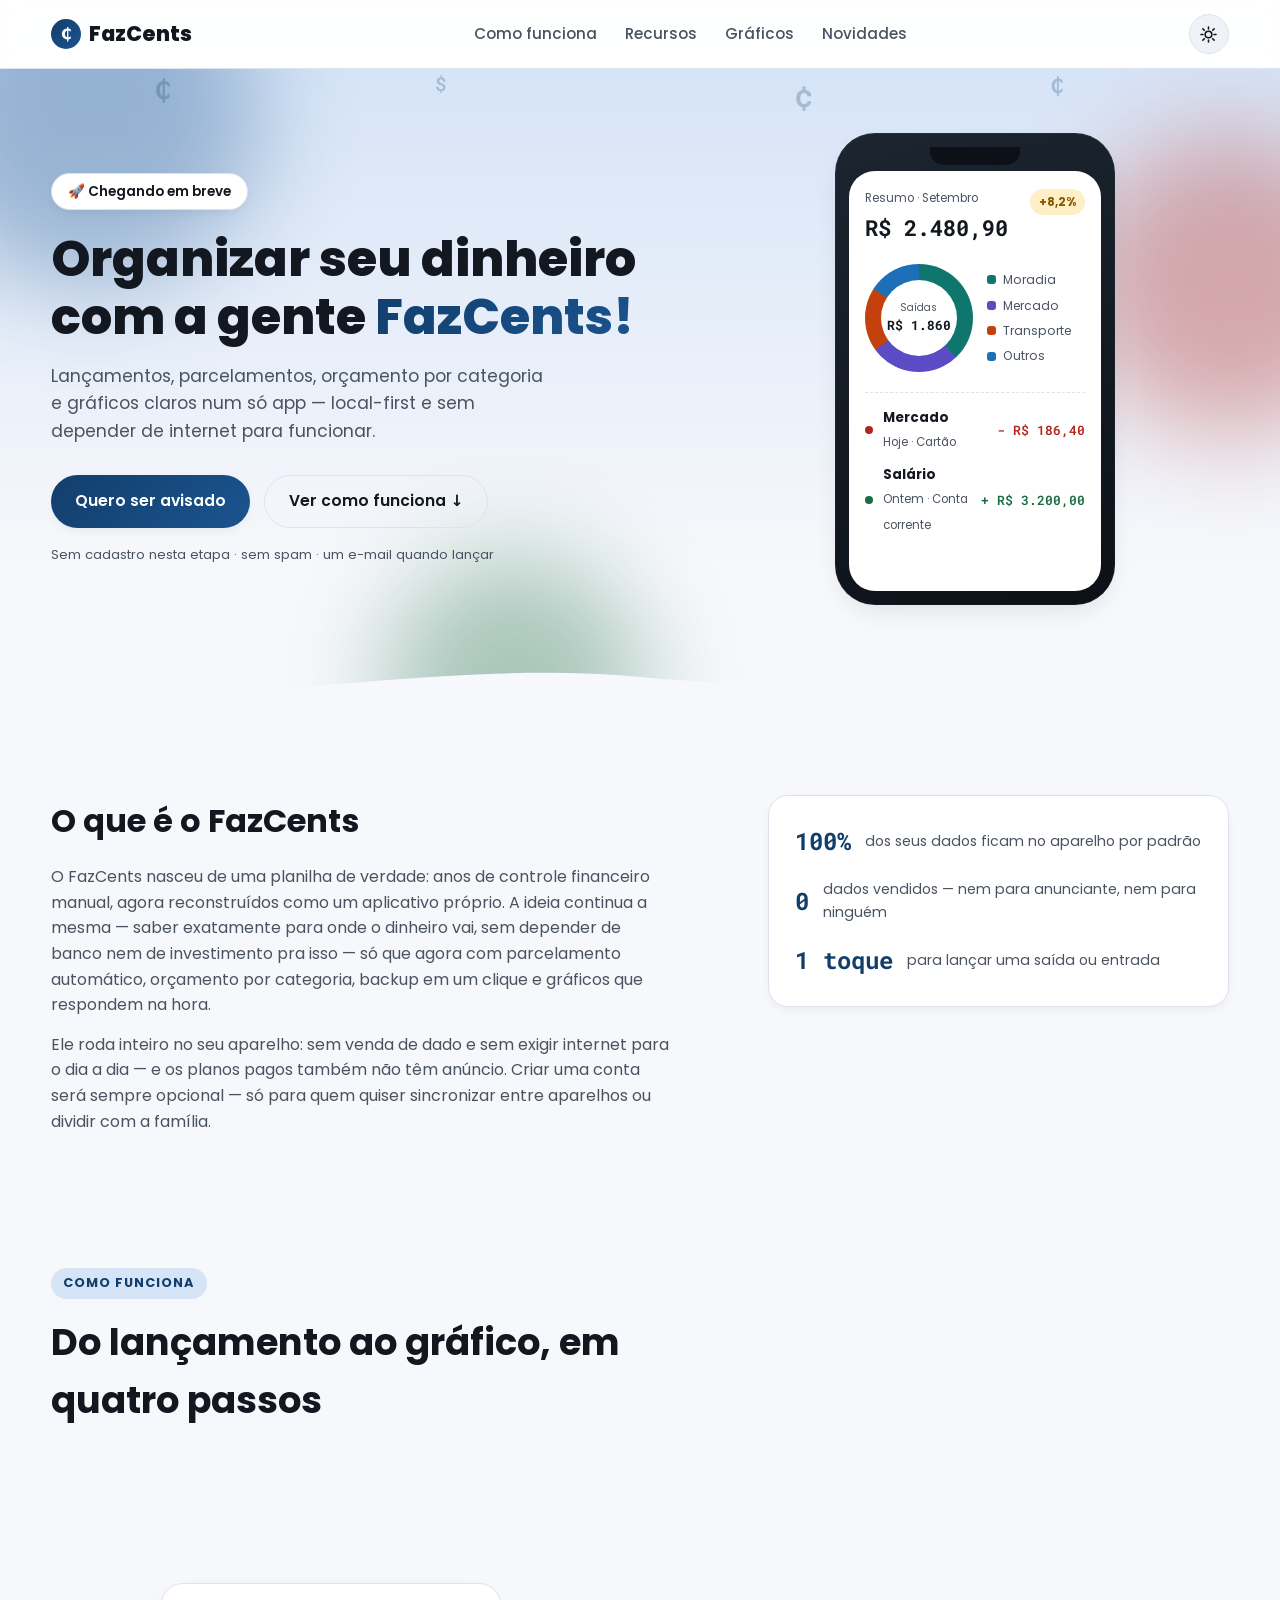
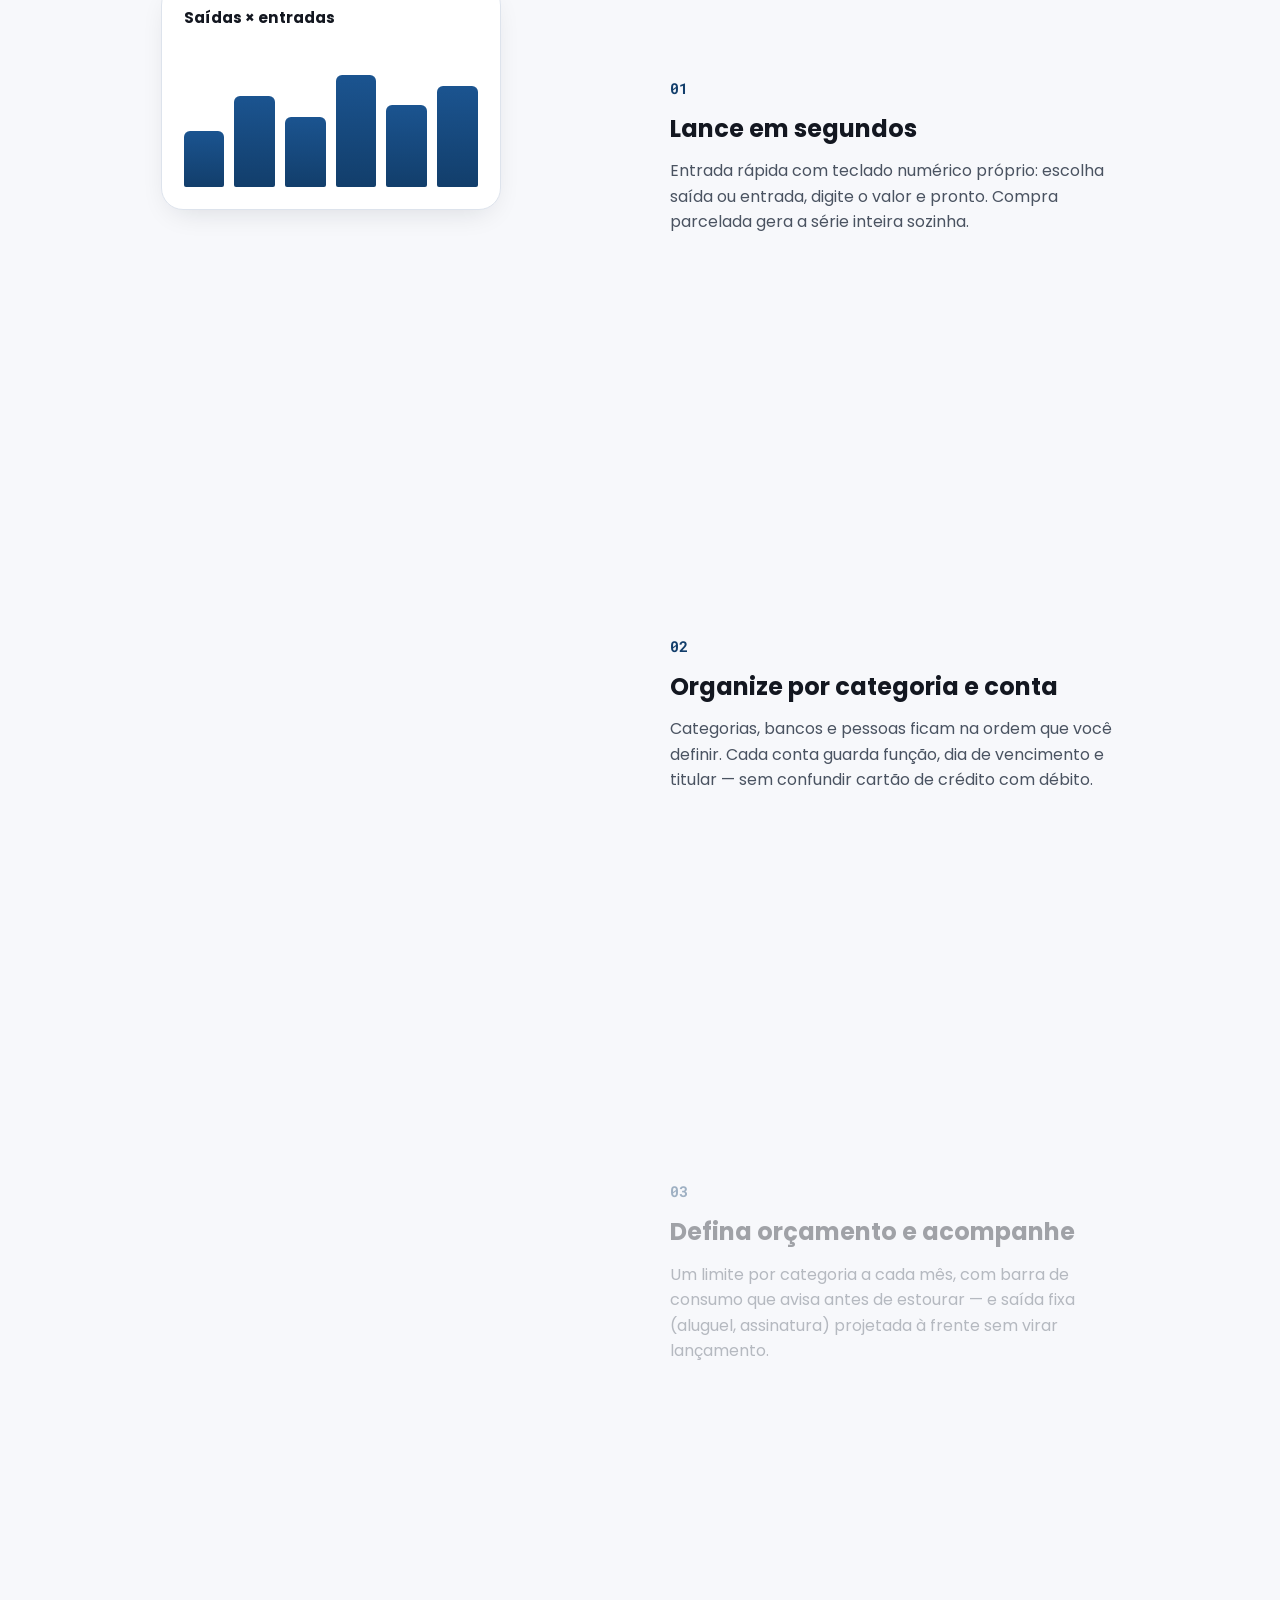
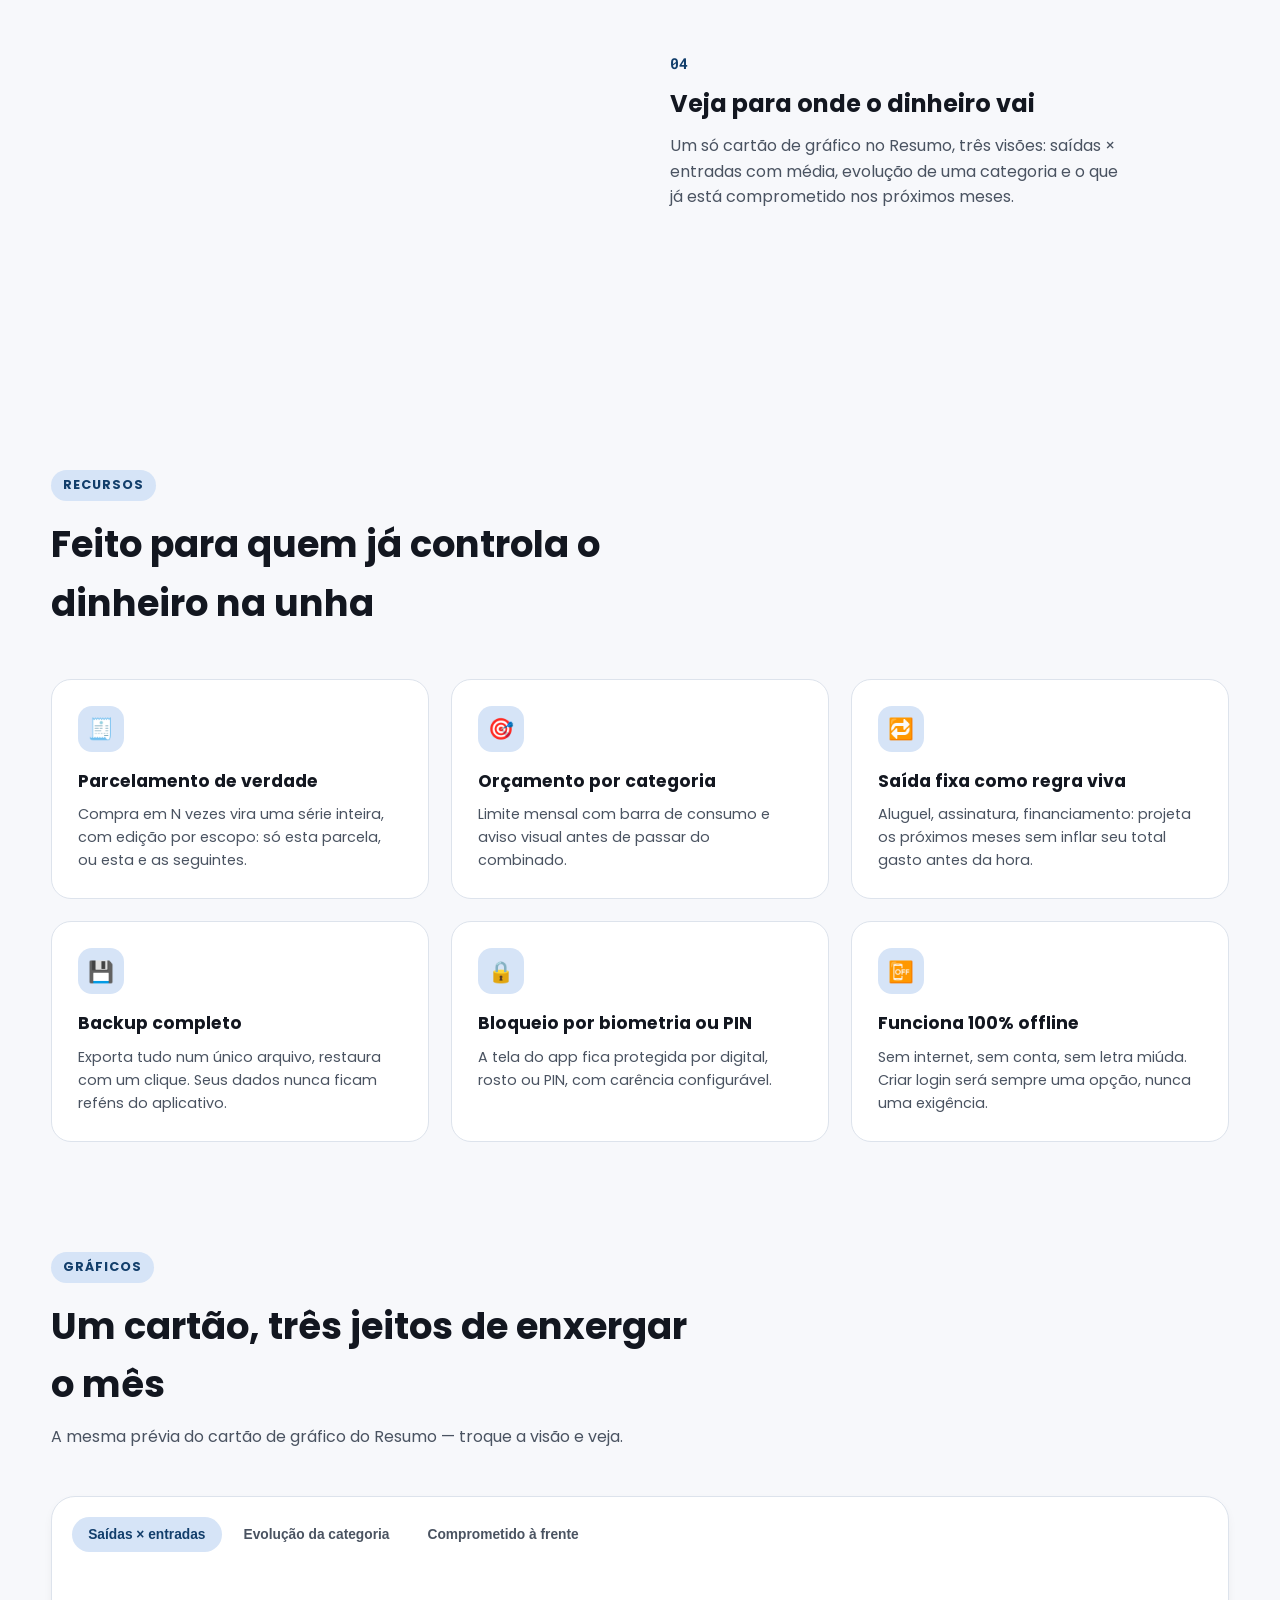
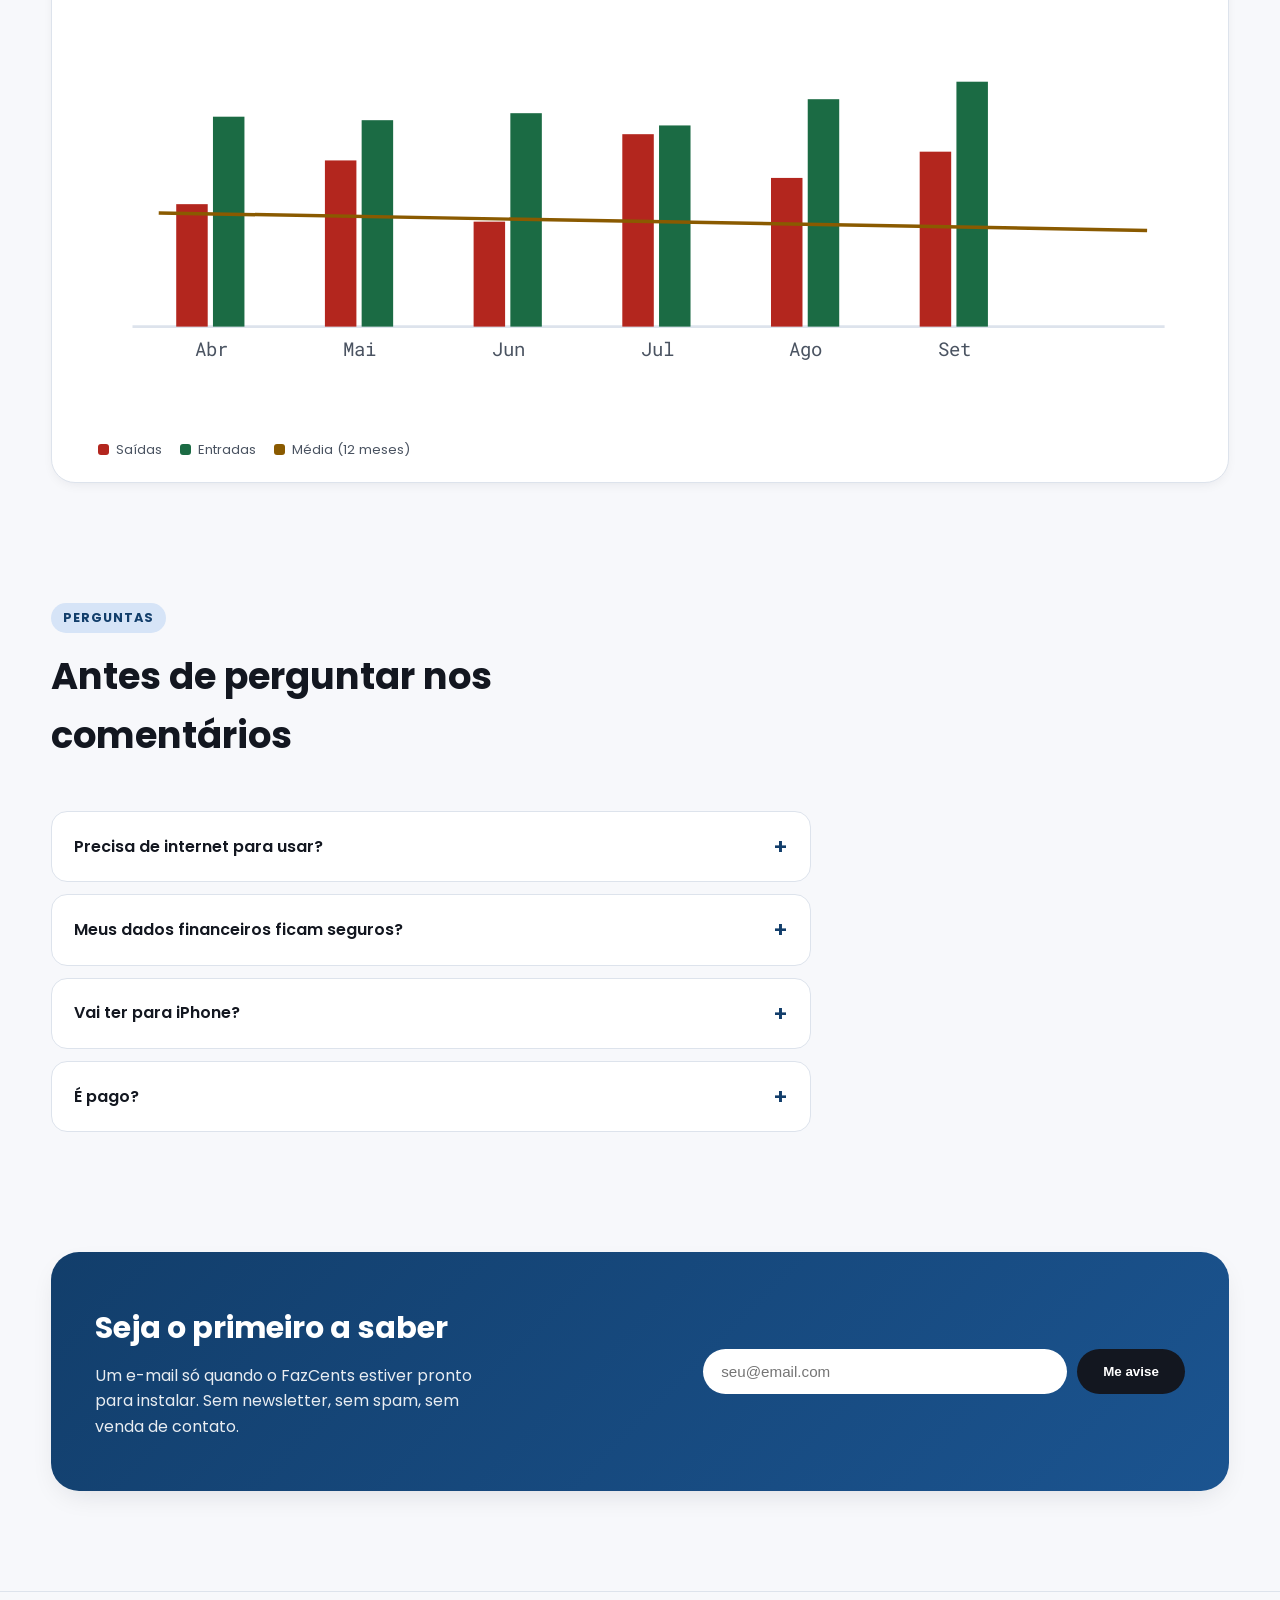
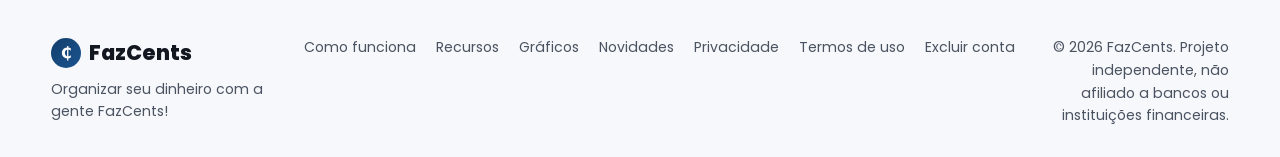
==== commit a39e36fa: "feat: política de privacidade, termos de uso e exclusão de conta do app FazCentz Páginas exigidas pe" ====
--- a/index.html
+++ b/index.html
@@ -61,7 +61,7 @@
         <h1 class="reveal" style="transition-delay:.05s">Organizar seu dinheiro<br>com a gente <span class="destaque">FazCents!</span></h1>
         <p class="hero-sub reveal" style="transition-delay:.1s">
           Lançamentos, parcelamentos, orçamento por categoria e gráficos claros num só app —
-          local-first, sem anúncio e sem depender de internet para funcionar.
+          local-first e sem depender de internet para funcionar.
         </p>
         <div class="hero-botoes reveal" style="transition-delay:.15s">
           <a href="#novidades" class="botao botao-primario">Quero ser avisado</a>
@@ -138,14 +138,14 @@
           e gráficos que respondem na hora.
         </p>
         <p>
-          Ele roda inteiro no seu aparelho: sem anúncio, sem venda de dado e sem exigir internet
-          para o dia a dia. Criar uma conta será sempre opcional — só para quem quiser sincronizar
+          Ele roda inteiro no seu aparelho: sem venda de dado e sem exigir internet para o dia a
+          dia — e os planos pagos também não têm anúncio. Criar uma conta será sempre opcional — só para quem quiser sincronizar
           entre aparelhos ou dividir com a família.
         </p>
       </div>
       <ul class="sobre-destaques reveal" style="transition-delay:.1s">
         <li><strong>100%</strong><span>dos seus dados ficam no aparelho por padrão</span></li>
-        <li><strong>0</strong><span>anúncios ou coleta de dados para vender</span></li>
+        <li><strong>0</strong><span>dados vendidos — nem para anunciante, nem para ninguém</span></li>
         <li><strong>1 toque</strong><span>para lançar uma saída ou entrada</span></li>
       </ul>
     </div>
@@ -500,6 +500,9 @@
       <a href="#recursos">Recursos</a>
       <a href="#graficos">Gráficos</a>
       <a href="#novidades">Novidades</a>
+      <a href="privacidade.html">Privacidade</a>
+      <a href="termos.html">Termos de uso</a>
+      <a href="excluir-conta.html">Excluir conta</a>
     </nav>
     <p class="rodape-copy">
       &copy; <span id="ano"></span> FazCents. Projeto independente, não afiliado a bancos ou
